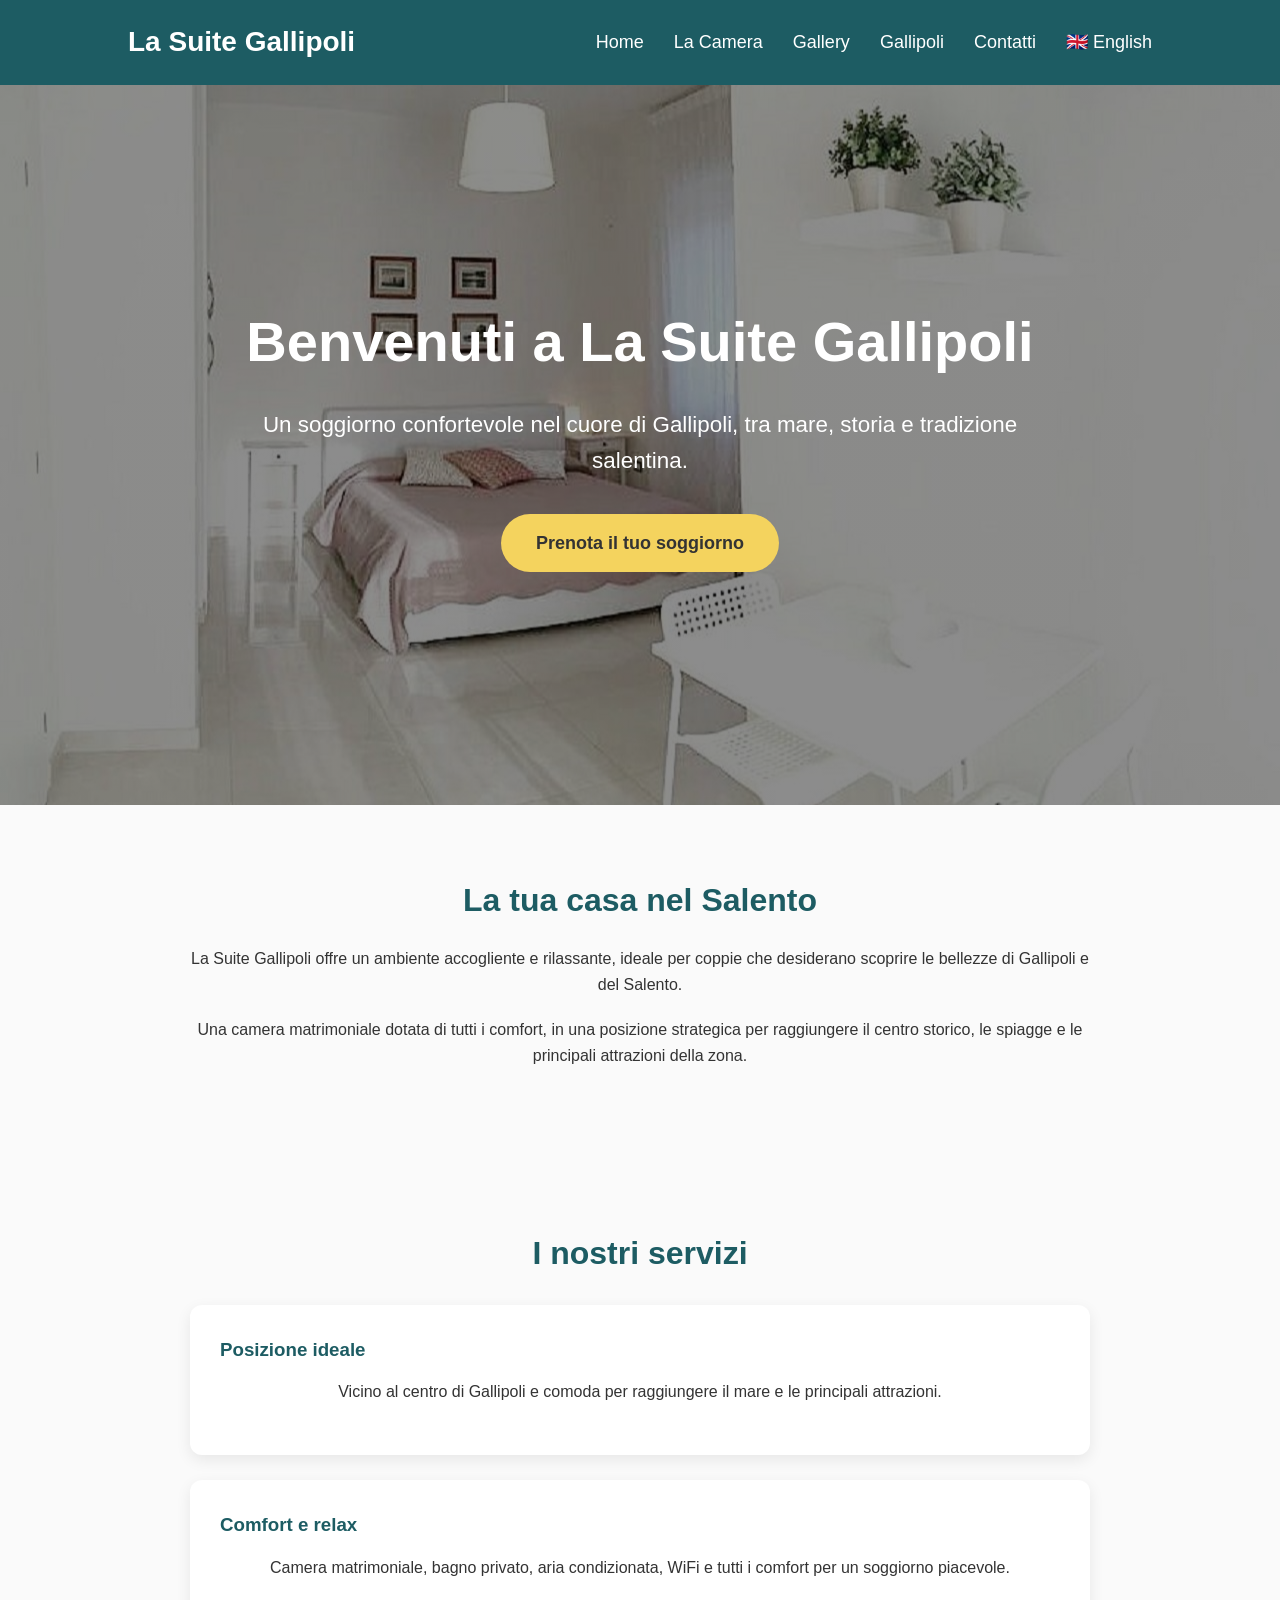
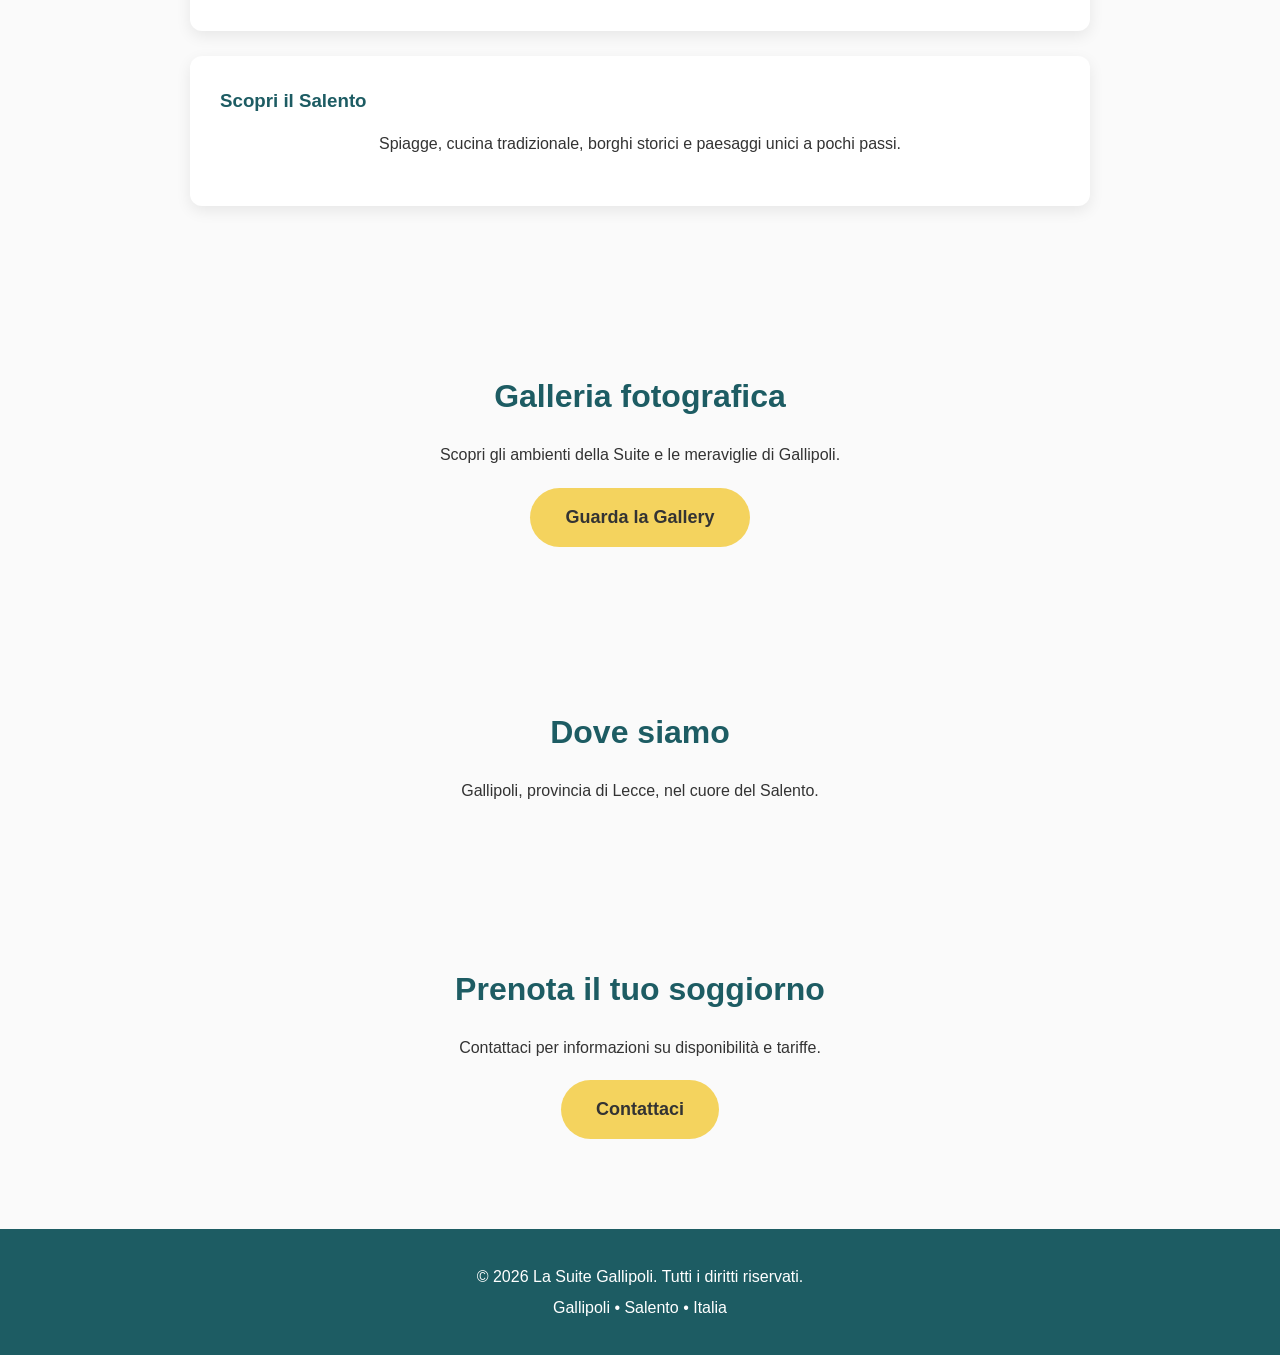
==== index.html @ 36f9b0ab "add favicon" ====
<!DOCTYPE html>
<html lang="it">

<head>

    <meta charset="UTF-8">
    <meta name="viewport" content="width=device-width, initial-scale=1.0">

    <title>La Suite Gallipoli | B&B nel cuore del Salento</title>

    <meta name="description"
        content="La Suite Gallipoli - Camera matrimoniale con bagno privato, WiFi e comfort nel cuore di Gallipoli, Salento.">

    <link rel="stylesheet" href="css/style.css">
    <link rel="icon" href="favicon.png" type="image/png">

</head>

<body>

    <!-- ==========================
         HEADER
    =========================== -->

    <header>

        <nav class="navbar">

            <div class="logo">
                <a href="index.html">La Suite Gallipoli</a>
            </div>

            <button class="menu-toggle" id="menu-toggle">
                ☰
            </button>

            <ul class="nav-links">

<li><a href="index.html">Home</a></li>
<li><a href="camera.html">La Camera</a></li>
<li><a href="gallery.html">Gallery</a></li>
<li><a href="gallipoli.html">Gallipoli</a></li>
<li><a href="contact.html">Contatti</a></li>
<li><a href="en/index.html">🇬🇧 English</a></li>

</ul>

        </nav>

    </header>


    <!-- ==========================
         MAIN
    =========================== -->

    <main>

        <!-- HERO -->

        <section class="hero">

            <div class="hero-content">

                <h1>
                    Benvenuti a La Suite Gallipoli
                </h1>

                <p>
                    Un soggiorno confortevole nel cuore di Gallipoli,
                    tra mare, storia e tradizione salentina.
                </p>

                <a class="button" href="https://www.booking.com/hotel/it/b-amp-b-la-suite-gallipoli.it.html?aid=318615&label=Italian_Italy_IT_IT_21439071025-UNZN0NGydu%2Ab2jBBcXOAlgS809686578647%3Apl%3Ata%3Ap1%3Ap2%3Aac%3Aap%3Aneg&sid=bae90e9b5a1b18182bfcb553feb27720&dest_id=-118224&dest_type=city&dist=0&group_adults=2&group_children=0&hapos=1&hpos=1&no_rooms=1&req_adults=2&req_children=0&room1=A%2CA&sb_price_type=total&sr_order=popularity&srepoch=1784811999&srpvid=0d545c2a29ee0429&type=total&ucfs=1&">
                    Prenota il tuo soggiorno
                </a>

            </div>

        </section>


        <!-- INTRODUCTION -->

        <section>

            <h2>La tua casa nel Salento</h2>

            <p>
                La Suite Gallipoli offre un ambiente accogliente e rilassante,
                ideale per coppie che desiderano scoprire le bellezze di Gallipoli
                e del Salento.
            </p>

            <p>
                Una camera matrimoniale dotata di tutti i comfort,
                in una posizione strategica per raggiungere il centro storico,
                le spiagge e le principali attrazioni della zona.
            </p>

        </section>


        <!-- SERVICES -->

        <section>

            <h2>I nostri servizi</h2>

            <article>

                <h3>Posizione ideale</h3>

                <p>
                    Vicino al centro di Gallipoli e comoda per raggiungere
                    il mare e le principali attrazioni.
                </p>

            </article>

            <article>

                <h3>Comfort e relax</h3>

                <p>
                    Camera matrimoniale, bagno privato,
                    aria condizionata, WiFi
                    e tutti i comfort per un soggiorno piacevole.
                </p>

            </article>

            <article>

                <h3>Scopri il Salento</h3>

                <p>
                    Spiagge, cucina tradizionale,
                    borghi storici e paesaggi unici
                    a pochi passi.
                </p>

            </article>

        </section>


        <!-- GALLERY -->

        <section>

            <h2>Galleria fotografica</h2>

            <p>
                Scopri gli ambienti della Suite
                e le meraviglie di Gallipoli.
            </p>

            <p>

                <a class="button" href="gallery.html">
                    Guarda la Gallery
                </a>

            </p>

        </section>


        <!-- LOCATION -->

        <section>

            <h2>Dove siamo</h2>

            <p>
                Gallipoli, provincia di Lecce,
                nel cuore del Salento.
            </p>

        </section>


        <!-- CONTACT -->

        <section>

            <h2>Prenota il tuo soggiorno</h2>

            <p>
                Contattaci per informazioni
                su disponibilità e tariffe.
            </p>

            <a class="button" href="contact.html">

                Contattaci

            </a>

        </section>

    </main>


    <!-- ==========================
         FOOTER
    =========================== -->

    <footer>

        <p>

            © 2026 La Suite Gallipoli.
            Tutti i diritti riservati.

        </p>

        <p>

            Gallipoli • Salento • Italia

        </p>

    </footer>


    <!-- ==========================
         MOBILE MENU
    =========================== -->

    <script>

        const menuToggle = document.getElementById("menu-toggle");
        const navLinks = document.getElementById("nav-links");

        menuToggle.addEventListener("click", function () {

            navLinks.classList.toggle("show");

        });

    </script>

</body>

</html>
---- css/style.css ----
/* ==========================
   GENERAL
========================== */

* {
    margin: 0;
    padding: 0;
    box-sizing: border-box;
}

body {
    font-family: Arial, Helvetica, sans-serif;
    line-height: 1.6;
    color: #333;
    background-color: #fafafa;
}

section {
    padding: 70px 10%;
}

h1,
h2,
h3 {
    margin-bottom: 20px;
}

p {
    margin-bottom: 20px;
}

a {
    text-decoration: none;
}

/* ==========================
   NAVIGATION
========================== */

.navbar {
    display: flex;
    justify-content: space-between;
    align-items: center;

    background-color: #1d5c63;

    padding: 20px 10%;

    position: sticky;
    top: 0;
    z-index: 1000;
}

.logo a {
    color: white;
    font-size: 28px;
    font-weight: bold;
}

.nav-links {
    display: flex;
    list-style: none;
    gap: 30px;
}

.nav-links a {
    color: white;
    font-size: 18px;
    transition: color 0.3s;
}

.nav-links a:hover {
    color: #f4d35e;
}

.menu-toggle {
    display: none;
    background: none;
    border: none;
    color: white;
    font-size: 34px;
    cursor: pointer;
}

/* ==========================
   HERO
========================== */

.hero {

    height: 80vh;

    background-image:
        linear-gradient(rgba(0,0,0,0.45),
        rgba(0,0,0,0.45)),
        url("../images/hero.jpg");

    background-size: cover;
    background-position: center;

    display: flex;
    justify-content: center;
    align-items: center;

    text-align: center;

    color: white;

}

.hero-content {
    max-width: 850px;
    padding: 20px;
}

.hero h1 {
    font-size: 3.5rem;
    color: white;
    margin-bottom: 20px;
}

.hero p {
    font-size: 1.4rem;
    margin-bottom: 35px;
}

/* ==========================
   BUTTON
========================== */

.button {

    display: inline-block;

    background-color: #f4d35e;

    color: #333;

    padding: 15px 35px;

    border-radius: 40px;

    font-weight: bold;

    font-size: 18px;

    transition: all .3s ease;

}

.button:hover {

    background: white;

    transform: translateY(-2px);

}

/* ==========================
   CONTENT SECTIONS
========================== */

section h2 {

    text-align: center;

    color: #1d5c63;

    font-size: 2rem;

}

section p {

    max-width: 900px;

    margin: 0 auto 20px auto;

    text-align: center;

}

/* ==========================
   SERVICES
========================== */

article {

    background: white;

    padding: 30px;

    border-radius: 12px;

    box-shadow: 0 5px 15px rgba(0,0,0,0.08);

    margin: 25px auto;

    max-width: 900px;

}

article h3 {

    color: #1d5c63;

    margin-bottom: 15px;

}

/* ==========================
   FOOTER
========================== */

footer {

    background: #1d5c63;

    color: white;

    text-align: center;

    padding: 30px;

}

footer p {

    margin: 5px 0;

}

/* ==========================
   MOBILE
========================== */

@media (max-width: 768px) {

    .navbar {

        flex-wrap: wrap;

        padding: 20px;

    }

    .logo a {

        font-size: 24px;

    }

    .menu-toggle {

        display: block;

    }

    .nav-links {

        display: none;

        flex-direction: column;

        width: 100%;

        text-align: center;

        margin-top: 20px;

        gap: 15px;

    }

    .nav-links.show {

        display: flex;

    }

    .hero {

        height: 65vh;

    }

    .hero h1 {

        font-size: 2.2rem;

    }

    .hero p {

        font-size: 1.1rem;

    }

    section {

        padding: 50px 25px;

    }

    section h2 {

        font-size: 1.8rem;

    }

    article {

        padding: 25px;

    }

}
section .button {
    display: block;
    width: fit-content;
    margin: 20px auto;
}
/* Mobile menu button */

.menu-toggle {

    display: none;

    background: none;

    border: none;

    color: white;

    font-size: 30px;

    cursor: pointer;

}



/* Mobile responsive */

@media (max-width: 768px) {


    .navbar {

        padding: 15px 20px;

    }


    .menu-toggle {

        display: block;

    }


    .nav-links {

        display: none;

        flex-direction: column;

        position: absolute;

        top: 70px;

        left: 0;

        width: 100%;

        background-color: #1d5c63;

        padding: 20px 0;

        text-align: center;

    }


    .nav-links.show {

        display: flex;

    }


    .nav-links li {

        margin: 10px 0;

    }



    .hero {

        height: 70vh;

    }



    .hero h1 {

        font-size: 2.2rem;

    }



    .hero p {

        font-size: 1rem;

    }



    section {

        padding: 25px 20px;

    }


}
/* Gallery */

.gallery-grid {

    display: grid;

    grid-template-columns: repeat(3, 1fr);

    gap: 20px;

}


.gallery-item img {

    width: 100%;

    height: 250px;

    object-fit: cover;

    border-radius: 10px;

}



@media (max-width: 768px) {


.gallery-grid {

    grid-template-columns: 1fr;

}


}
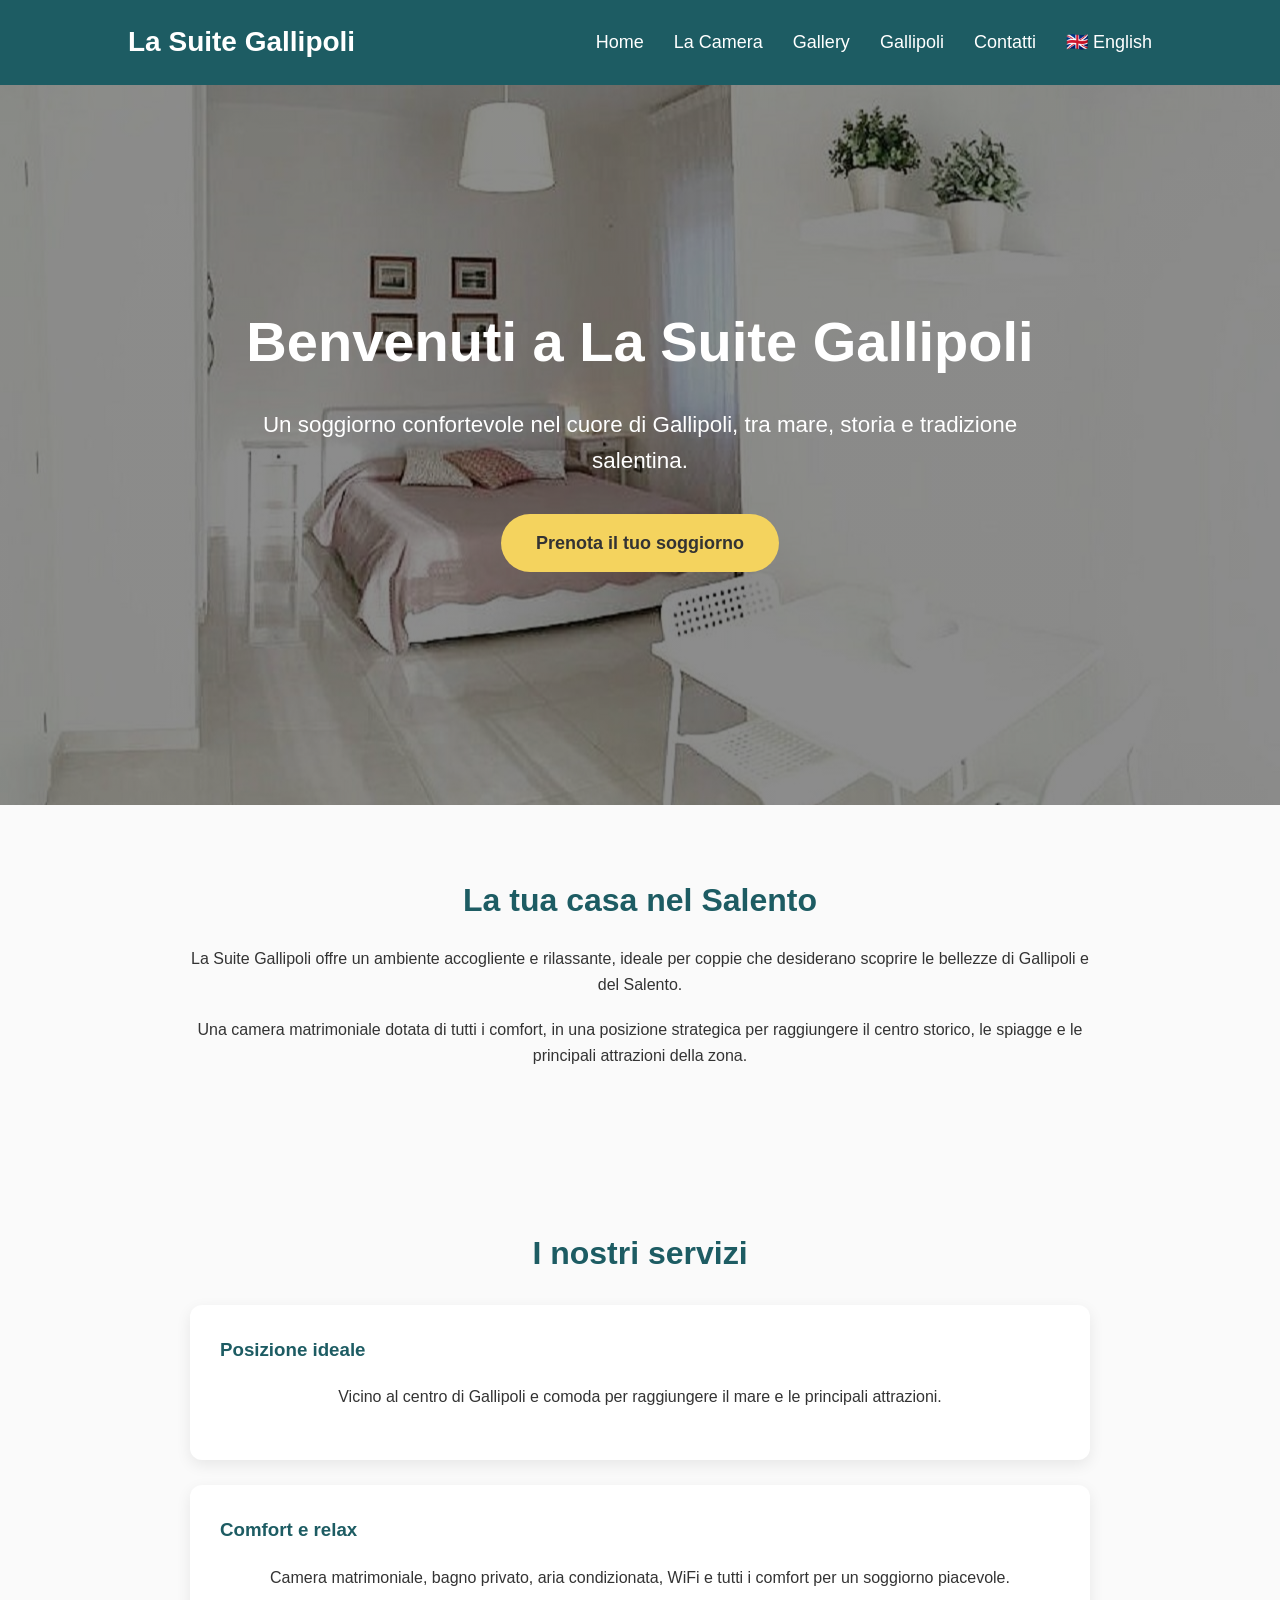
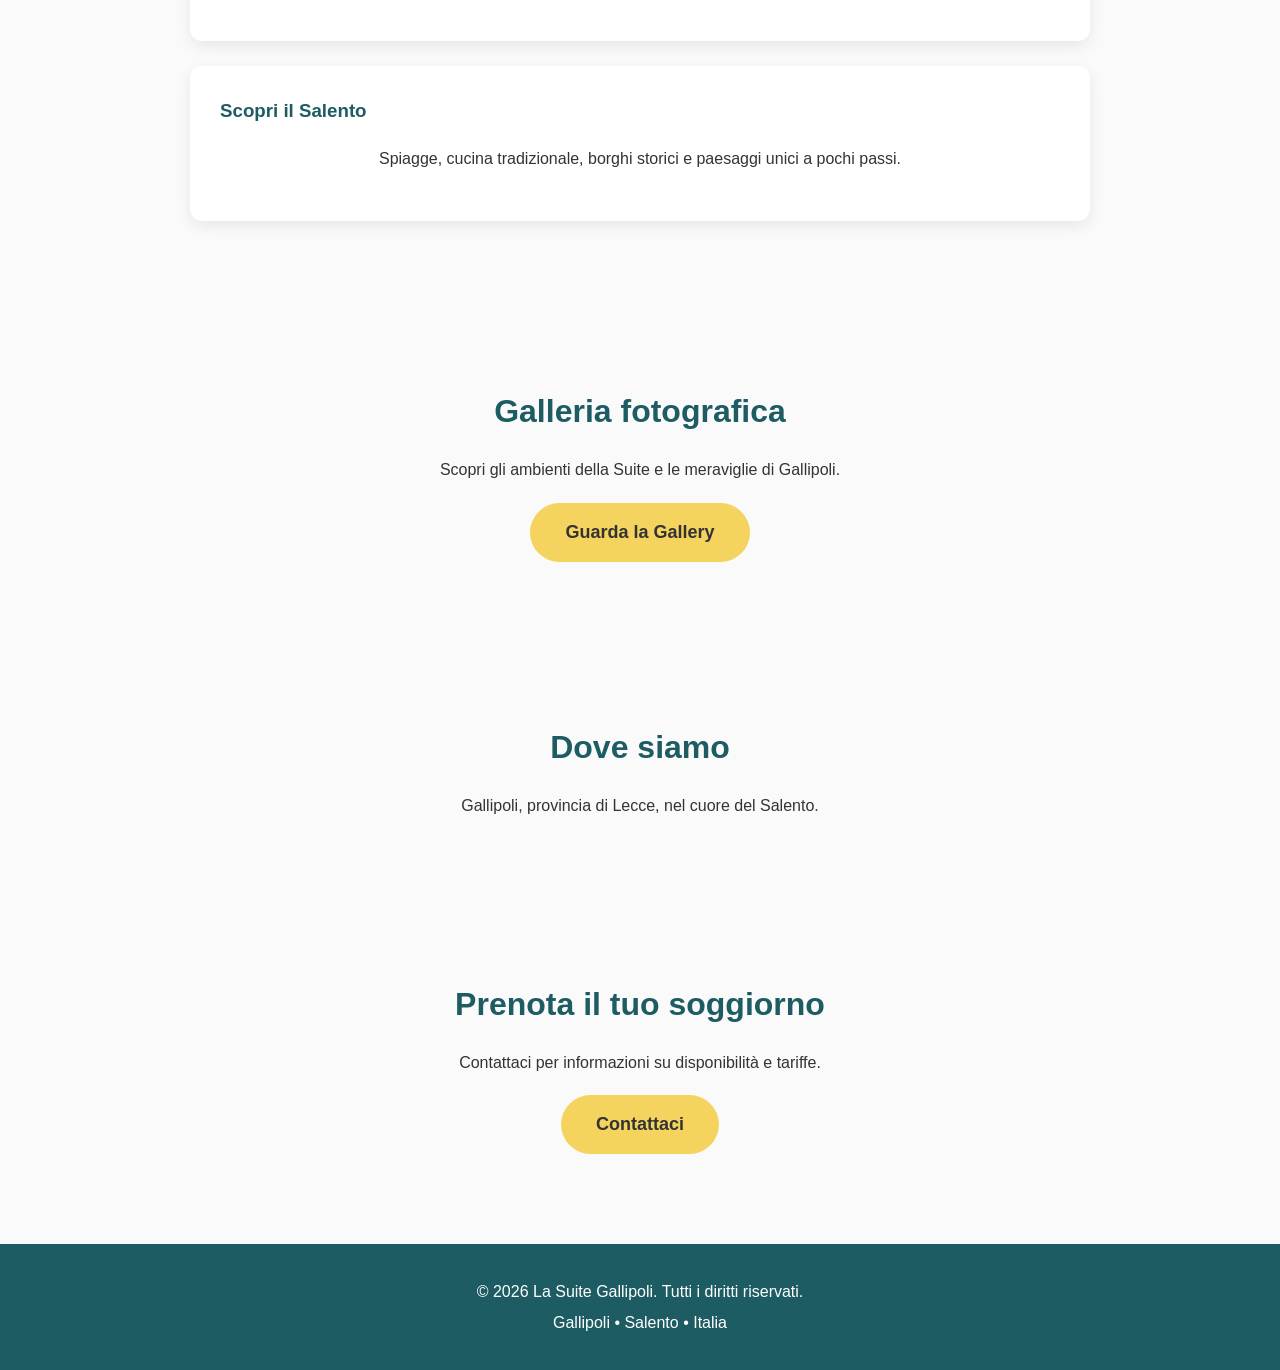
==== commit ef87c388: "fixed hamburger menu and updated css" ====
--- a/index.html
+++ b/index.html
@@ -34,7 +34,7 @@
                 ☰
             </button>
 
-            <ul class="nav-links">
+           <ul class="nav-links" id="nav-links">
 
 <li><a href="index.html">Home</a></li>
 <li><a href="camera.html">La Camera</a></li>
--- a/css/style.css
+++ b/css/style.css
@@ -8,38 +8,63 @@
     box-sizing: border-box;
 }
 
+
 body {
+
     font-family: Arial, Helvetica, sans-serif;
+
     line-height: 1.6;
+
     color: #333;
+
     background-color: #fafafa;
-}
+
+}
+
+
+a {
+
+    text-decoration: none;
+
+}
+
 
 section {
+
     padding: 70px 10%;
-}
+
+}
+
 
 h1,
 h2,
 h3 {
+
     margin-bottom: 20px;
-}
+
+}
+
 
 p {
+
     margin-bottom: 20px;
-}
-
-a {
-    text-decoration: none;
-}
+
+}
+
+
+
 
 /* ==========================
    NAVIGATION
 ========================== */
 
+
 .navbar {
+
     display: flex;
+
     justify-content: space-between;
+
     align-items: center;
 
     background-color: #1d5c63;
@@ -47,86 +72,158 @@
     padding: 20px 10%;
 
     position: sticky;
+
     top: 0;
+
     z-index: 1000;
-}
+
+}
+
 
 .logo a {
-    color: white;
+
+    color: white;
+
     font-size: 28px;
+
     font-weight: bold;
-}
+
+}
+
+
 
 .nav-links {
+
     display: flex;
+
     list-style: none;
+
     gap: 30px;
-}
+
+}
+
+
 
 .nav-links a {
-    color: white;
+
+    color: white;
+
     font-size: 18px;
+
     transition: color 0.3s;
-}
+
+}
+
+
 
 .nav-links a:hover {
+
     color: #f4d35e;
-}
+
+}
+
+
+
+/* Hamburger button */
 
 .menu-toggle {
+
     display: none;
+
     background: none;
+
     border: none;
-    color: white;
+
+    color: white;
+
     font-size: 34px;
+
     cursor: pointer;
-}
+
+}
+
+
+
+
 
 /* ==========================
    HERO
 ========================== */
 
+
 .hero {
 
     height: 80vh;
 
     background-image:
-        linear-gradient(rgba(0,0,0,0.45),
-        rgba(0,0,0,0.45)),
+
+        linear-gradient(
+            rgba(0,0,0,0.45),
+            rgba(0,0,0,0.45)
+        ),
+
         url("../images/hero.jpg");
 
+
     background-size: cover;
+
     background-position: center;
 
+
     display: flex;
+
     justify-content: center;
+
     align-items: center;
 
+
     text-align: center;
 
     color: white;
 
 }
 
+
+
 .hero-content {
+
     max-width: 850px;
+
     padding: 20px;
-}
+
+}
+
+
 
 .hero h1 {
+
     font-size: 3.5rem;
-    color: white;
-    margin-bottom: 20px;
-}
+
+    color: white;
+
+}
+
+
 
 .hero p {
+
     font-size: 1.4rem;
+
+    color: white;
+
     margin-bottom: 35px;
-}
-
-/* ==========================
-   BUTTON
-========================== */
+
+}
+
+
+
+
+
+
+/* ==========================
+   BUTTONS
+========================== */
+
 
 .button {
 
@@ -148,81 +245,151 @@
 
 }
 
+
+
 .button:hover {
 
+    background-color: white;
+
+    transform: translateY(-2px);
+
+}
+
+
+
+section .button {
+
+    display: block;
+
+    width: fit-content;
+
+    margin: 20px auto;
+
+}
+
+
+
+
+
+
+
+/* ==========================
+   CONTENT
+========================== */
+
+
+section h2 {
+
+    text-align: center;
+
+    color: #1d5c63;
+
+    font-size: 2rem;
+
+}
+
+
+
+section p {
+
+    max-width: 900px;
+
+    margin: 0 auto 20px auto;
+
+    text-align: center;
+
+}
+
+
+
+
+
+/* ==========================
+   SERVICES
+========================== */
+
+
+article {
+
     background: white;
 
-    transform: translateY(-2px);
-
-}
-
-/* ==========================
-   CONTENT SECTIONS
-========================== */
-
-section h2 {
+    padding: 30px;
+
+    border-radius: 12px;
+
+    box-shadow: 0 5px 15px rgba(0,0,0,0.08);
+
+    margin: 25px auto;
+
+    max-width: 900px;
+
+}
+
+
+
+article h3 {
+
+    color: #1d5c63;
+
+}
+
+
+
+
+
+
+/* ==========================
+   GALLERY
+========================== */
+
+
+.gallery-grid {
+
+    display: grid;
+
+    grid-template-columns: repeat(3, 1fr);
+
+    gap: 20px;
+
+}
+
+
+
+.gallery-item img {
+
+    width: 100%;
+
+    height: 250px;
+
+    object-fit: cover;
+
+    border-radius: 10px;
+
+}
+
+
+
+
+
+
+
+/* ==========================
+   FOOTER
+========================== */
+
+
+footer {
+
+    background: #1d5c63;
+
+    color: white;
 
     text-align: center;
 
-    color: #1d5c63;
-
-    font-size: 2rem;
-
-}
-
-section p {
-
-    max-width: 900px;
-
-    margin: 0 auto 20px auto;
-
-    text-align: center;
-
-}
-
-/* ==========================
-   SERVICES
-========================== */
-
-article {
-
-    background: white;
-
     padding: 30px;
 
-    border-radius: 12px;
-
-    box-shadow: 0 5px 15px rgba(0,0,0,0.08);
-
-    margin: 25px auto;
-
-    max-width: 900px;
-
-}
-
-article h3 {
-
-    color: #1d5c63;
-
-    margin-bottom: 15px;
-
-}
-
-/* ==========================
-   FOOTER
-========================== */
-
-footer {
-
-    background: #1d5c63;
-
-    color: white;
-
-    text-align: center;
-
-    padding: 30px;
-
-}
+}
+
 
 footer p {
 
@@ -230,240 +397,162 @@
 
 }
 
+
+
+
+
+
+
 /* ==========================
    MOBILE
 ========================== */
 
+
 @media (max-width: 768px) {
 
+
+
+    /* Navigation */
+
+
     .navbar {
 
-        flex-wrap: wrap;
+        padding: 15px 20px;
+
+    }
+
+
+
+    .logo a {
+
+        font-size: 24px;
+
+    }
+
+
+
+    .menu-toggle {
+
+        display: block;
+
+    }
+
+
+
+    .nav-links {
+
+        display: none;
+
+        flex-direction: column;
+
+        position: absolute;
+
+        top: 70px;
+
+        left: 0;
+
+        width: 100%;
+
+        background-color: #1d5c63;
+
+        padding: 20px 0;
+
+        text-align: center;
+
+        gap: 15px;
+
+    }
+
+
+
+    .nav-links.show {
+
+        display: flex;
+
+    }
+
+
+
+    .nav-links li {
+
+        margin: 10px 0;
+
+    }
+
+
+
+
+
+
+    /* Hero */
+
+
+    .hero {
+
+        height: 70vh;
+
+    }
+
+
+
+    .hero h1 {
+
+        font-size: 2.2rem;
+
+    }
+
+
+
+    .hero p {
+
+        font-size: 1rem;
+
+    }
+
+
+
+
+
+
+    /* Content */
+
+
+    section {
+
+        padding: 40px 20px;
+
+    }
+
+
+
+    section h2 {
+
+        font-size: 1.8rem;
+
+    }
+
+
+
+    article {
 
         padding: 20px;
 
     }
 
-    .logo a {
-
-        font-size: 24px;
-
-    }
-
-    .menu-toggle {
-
-        display: block;
-
-    }
-
-    .nav-links {
-
-        display: none;
-
-        flex-direction: column;
-
-        width: 100%;
-
-        text-align: center;
-
-        margin-top: 20px;
-
-        gap: 15px;
-
-    }
-
-    .nav-links.show {
-
-        display: flex;
-
-    }
-
-    .hero {
-
-        height: 65vh;
-
-    }
-
-    .hero h1 {
-
-        font-size: 2.2rem;
-
-    }
-
-    .hero p {
-
-        font-size: 1.1rem;
-
-    }
-
-    section {
-
-        padding: 50px 25px;
-
-    }
-
-    section h2 {
-
-        font-size: 1.8rem;
-
-    }
-
-    article {
-
-        padding: 25px;
-
-    }
-
-}
-section .button {
-    display: block;
-    width: fit-content;
-    margin: 20px auto;
-}
-/* Mobile menu button */
-
-.menu-toggle {
-
-    display: none;
-
-    background: none;
-
-    border: none;
-
-    color: white;
-
-    font-size: 30px;
-
-    cursor: pointer;
-
-}
-
-
-
-/* Mobile responsive */
-
-@media (max-width: 768px) {
-
-
-    .navbar {
-
-        padding: 15px 20px;
-
-    }
-
-
-    .menu-toggle {
-
-        display: block;
-
-    }
-
-
-    .nav-links {
-
-        display: none;
-
-        flex-direction: column;
-
-        position: absolute;
-
-        top: 70px;
-
-        left: 0;
-
-        width: 100%;
-
-        background-color: #1d5c63;
-
-        padding: 20px 0;
-
-        text-align: center;
-
-    }
-
-
-    .nav-links.show {
-
-        display: flex;
-
-    }
-
-
-    .nav-links li {
-
-        margin: 10px 0;
-
-    }
-
-
-
-    .hero {
-
-        height: 70vh;
-
-    }
-
-
-
-    .hero h1 {
-
-        font-size: 2.2rem;
-
-    }
-
-
-
-    .hero p {
-
-        font-size: 1rem;
-
-    }
-
-
-
-    section {
-
-        padding: 25px 20px;
-
-    }
-
-
-}
-/* Gallery */
-
-.gallery-grid {
-
-    display: grid;
-
-    grid-template-columns: repeat(3, 1fr);
-
-    gap: 20px;
-
-}
-
-
-.gallery-item img {
-
-    width: 100%;
-
-    height: 250px;
-
-    object-fit: cover;
-
-    border-radius: 10px;
-
-}
-
-
-
-@media (max-width: 768px) {
-
-
-.gallery-grid {
-
-    grid-template-columns: 1fr;
-
-}
+
+
+
+
+
+    /* Gallery */
+
+
+    .gallery-grid {
+
+        grid-template-columns: 1fr;
+
+    }
+
 
 
 }
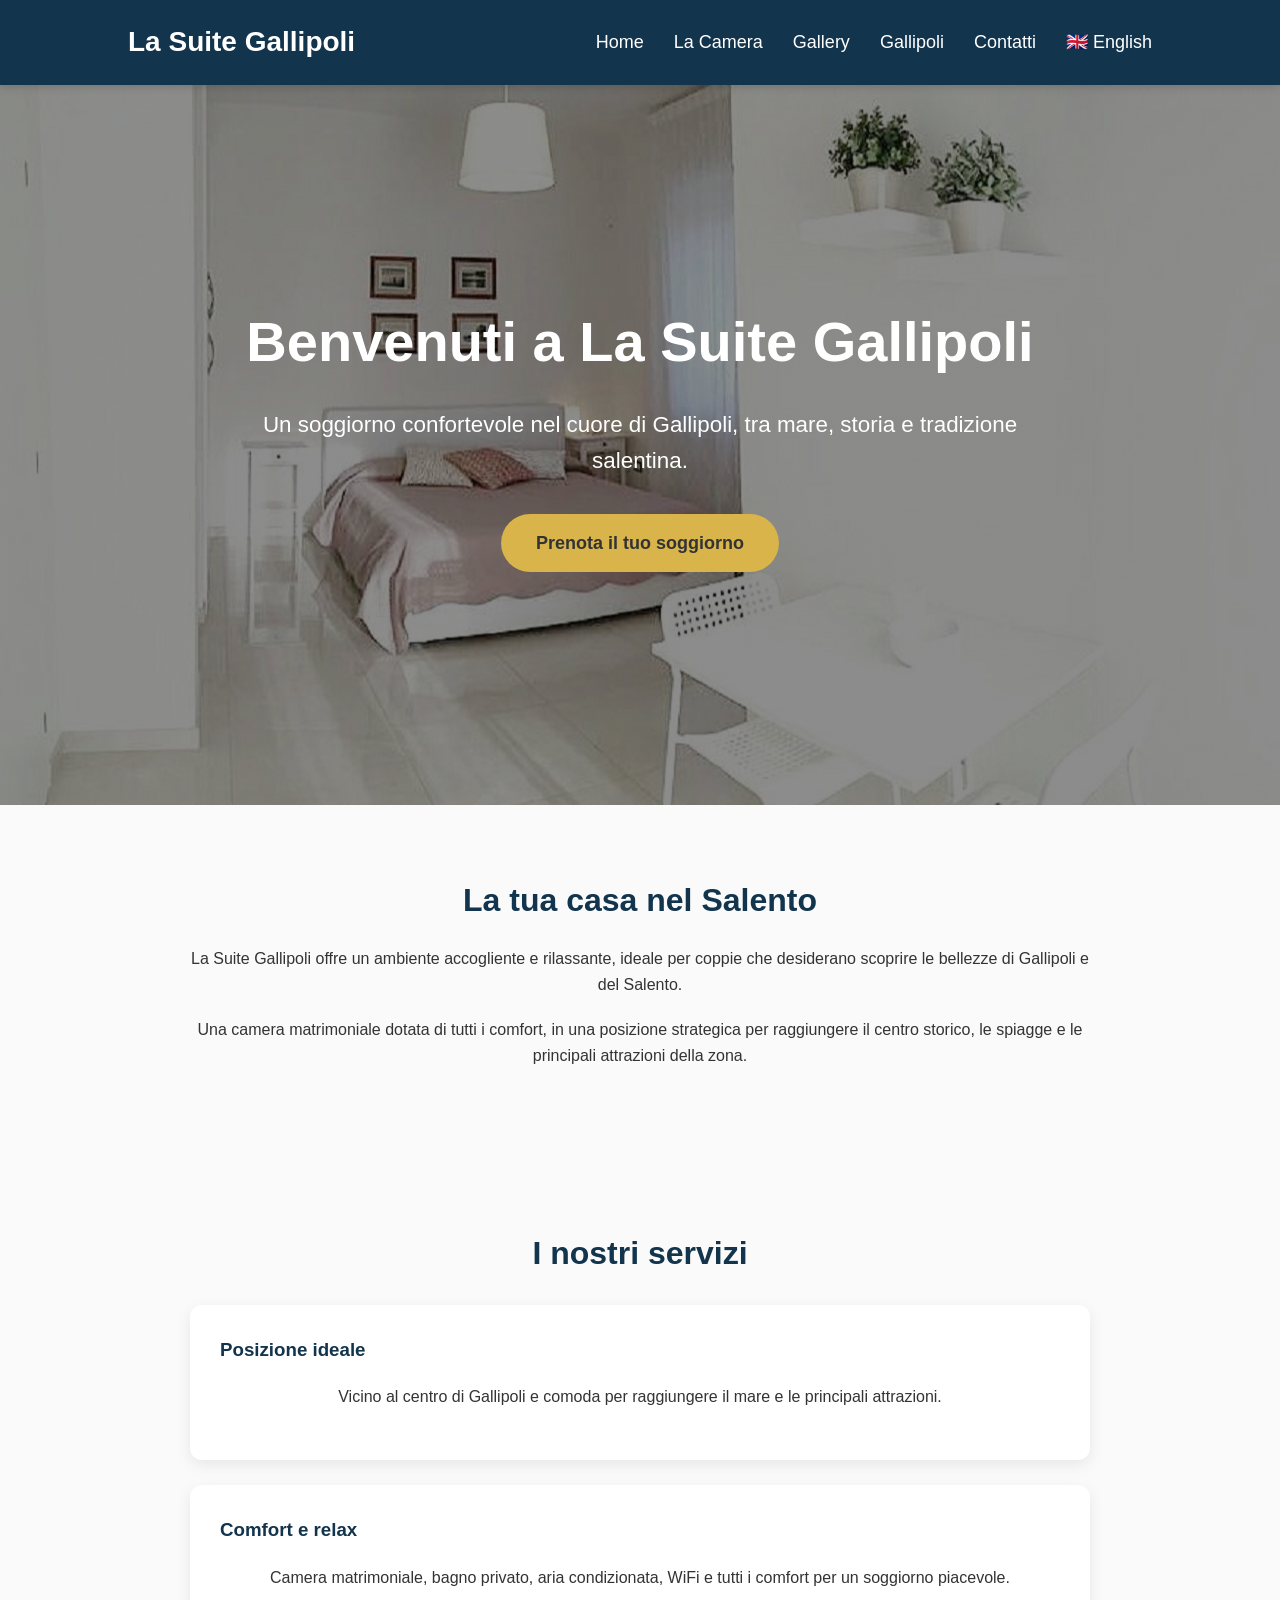
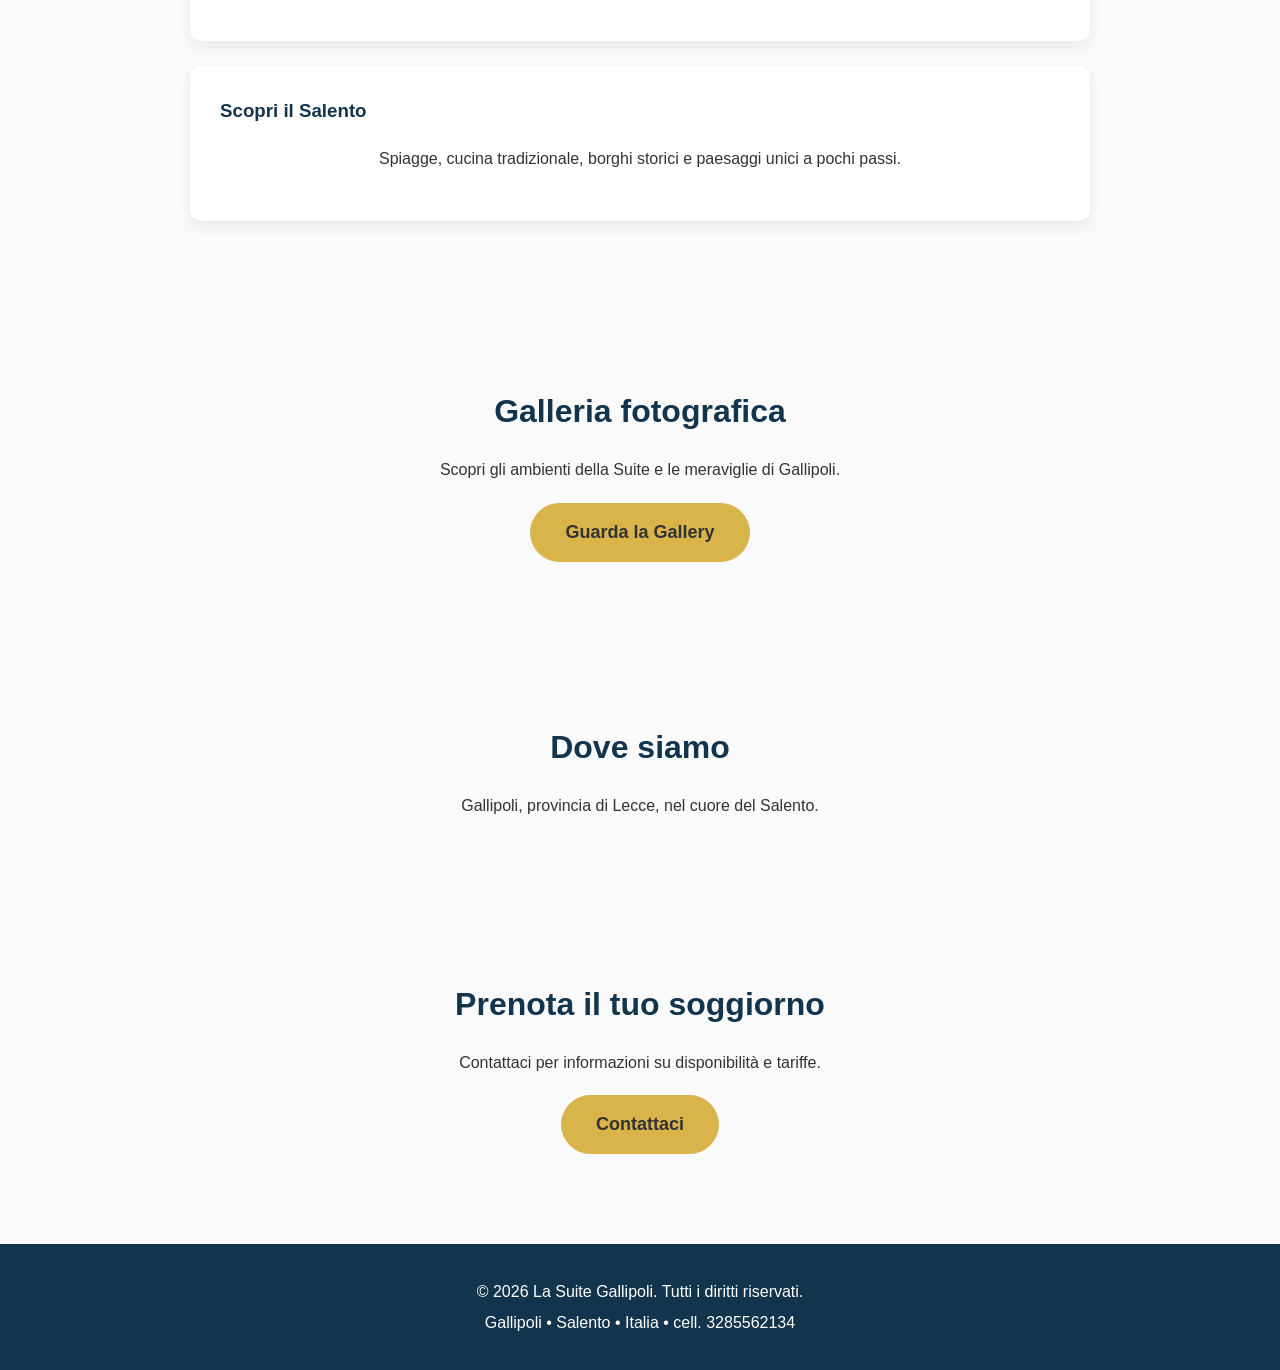
==== commit 47f4567a: "added mobile number to footer" ====
--- a/index.html
+++ b/index.html
@@ -218,7 +218,7 @@
 
         <p>
 
-            Gallipoli • Salento • Italia
+            Gallipoli • Salento • Italia • cell. 3285562134
 
         </p>
 
--- a/css/style.css
+++ b/css/style.css
@@ -54,6 +54,7 @@
 
 
 
+
 /* ==========================
    NAVIGATION
 ========================== */
@@ -67,7 +68,7 @@
 
     align-items: center;
 
-    background-color: #1d5c63;
+    background-color: #12344D;
 
     padding: 20px 10%;
 
@@ -77,6 +78,8 @@
 
     z-index: 1000;
 
+    box-shadow: 0 2px 8px rgba(0,0,0,0.15);
+
 }
 
 
@@ -118,7 +121,7 @@
 
 .nav-links a:hover {
 
-    color: #f4d35e;
+    color: #D9B44A;
 
 }
 
@@ -229,7 +232,7 @@
 
     display: inline-block;
 
-    background-color: #f4d35e;
+    background-color: #D9B44A;
 
     color: #333;
 
@@ -282,7 +285,7 @@
 
     text-align: center;
 
-    color: #1d5c63;
+    color: #12344D;
 
     font-size: 2rem;
 
@@ -329,7 +332,7 @@
 
 article h3 {
 
-    color: #1d5c63;
+    color: #12344D;
 
 }
 
@@ -380,7 +383,7 @@
 
 footer {
 
-    background: #1d5c63;
+    background: #12344D;
 
     color: white;
 
@@ -453,7 +456,7 @@
 
         width: 100%;
 
-        background-color: #1d5c63;
+        background-color: #12344D;
 
         padding: 20px 0;
 
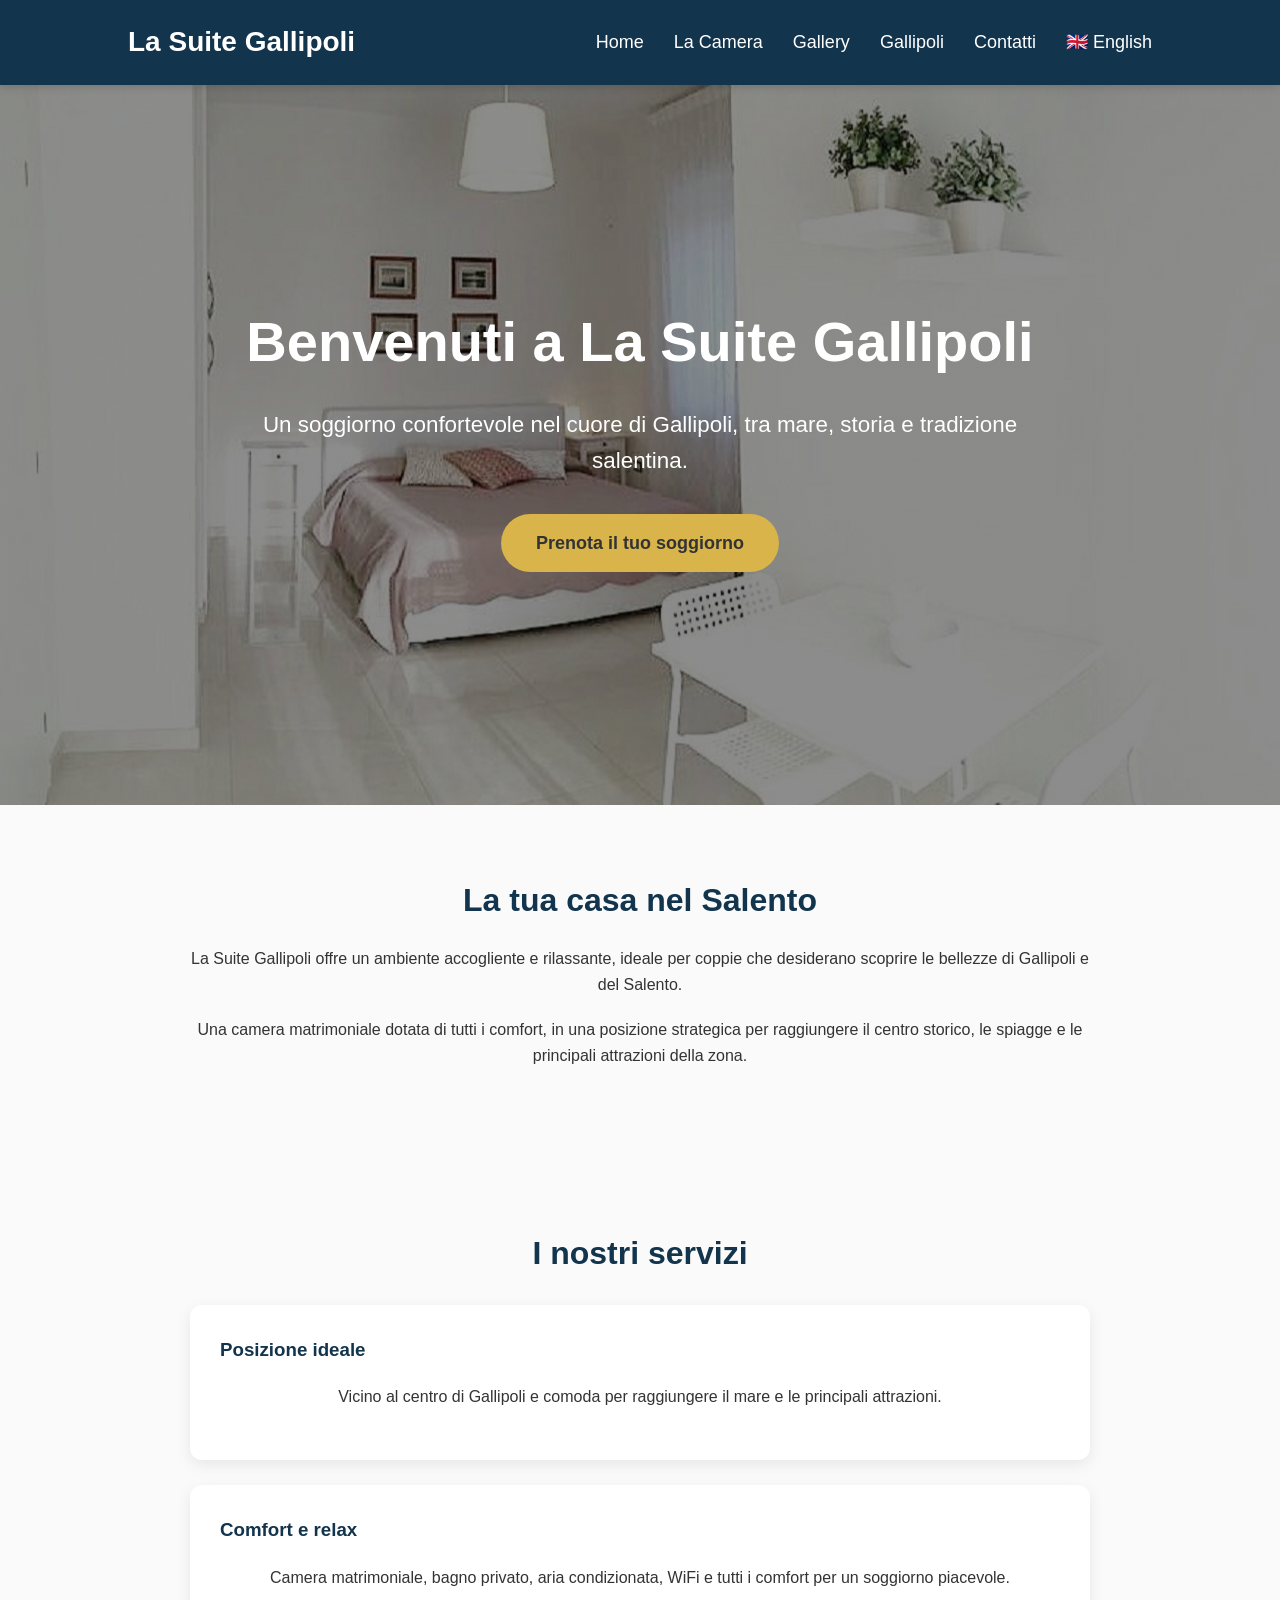
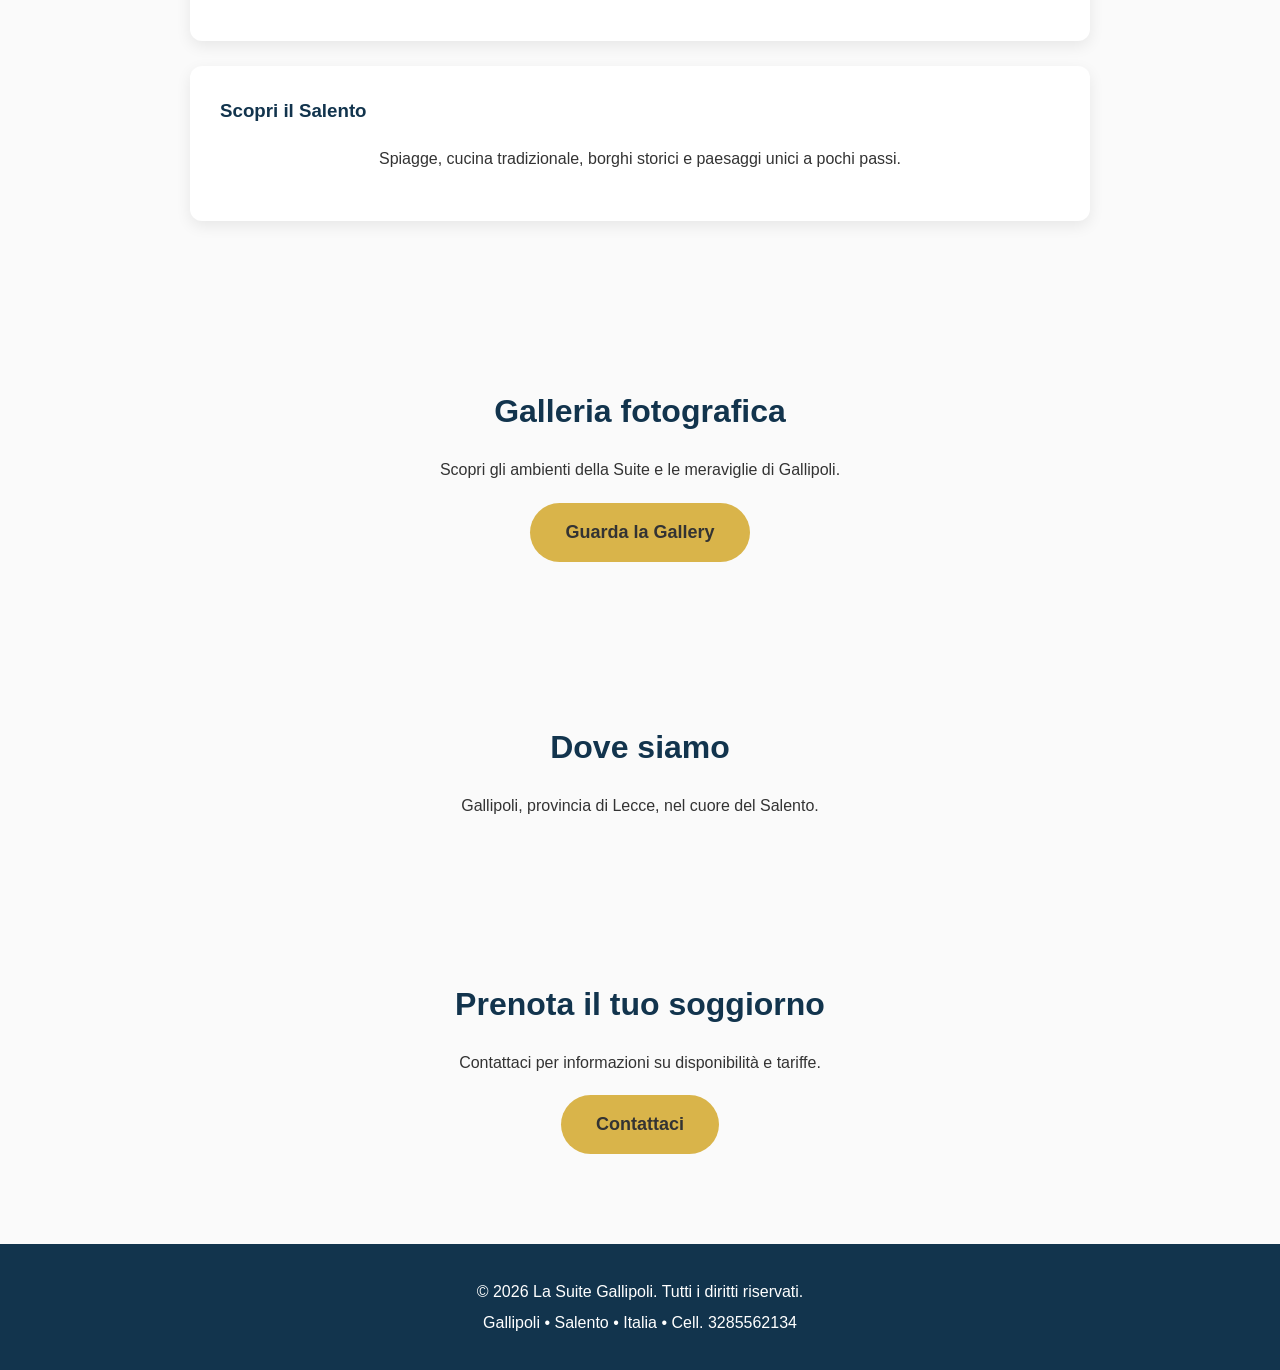
==== commit 73756b58: "Added cell to footer" ====
--- a/index.html
+++ b/index.html
@@ -218,7 +218,7 @@
 
         <p>
 
-            Gallipoli • Salento • Italia • cell. 3285562134
+            Gallipoli • Salento • Italia • Cell. 3285562134
 
         </p>
 
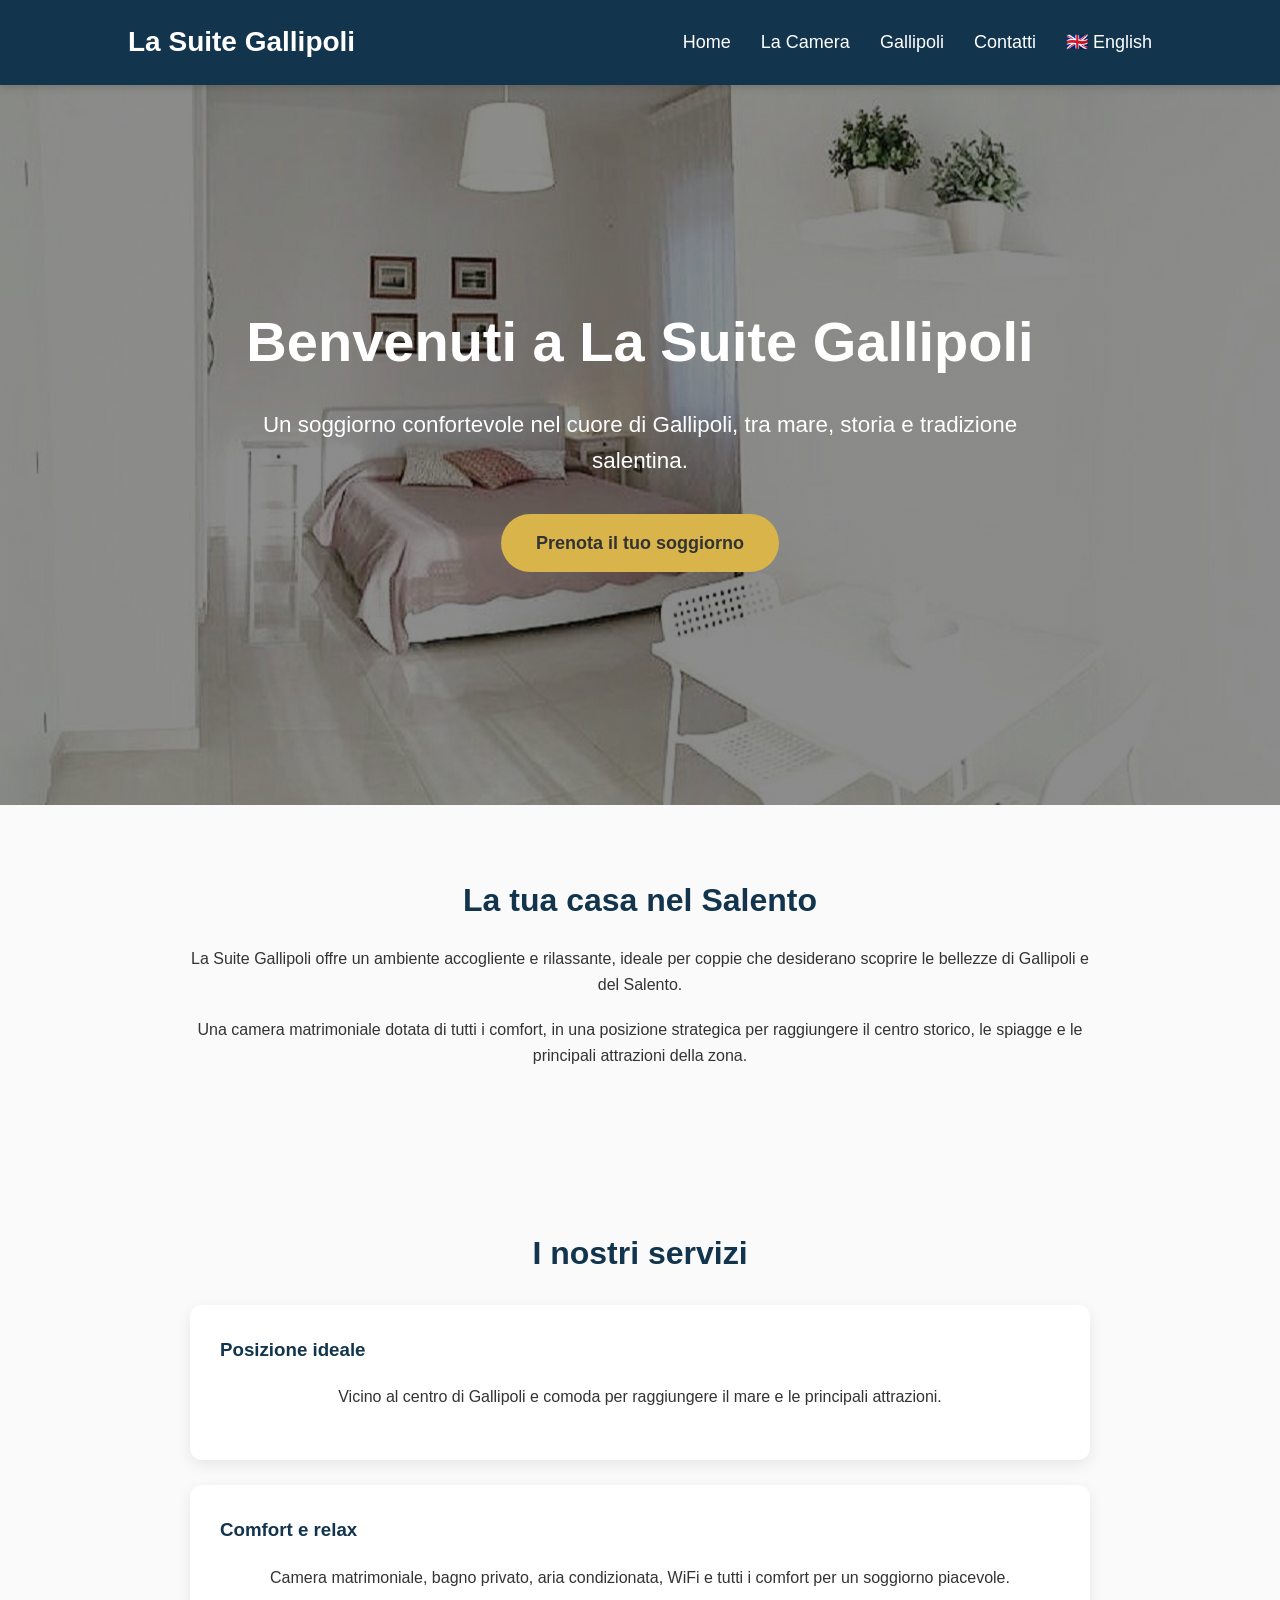
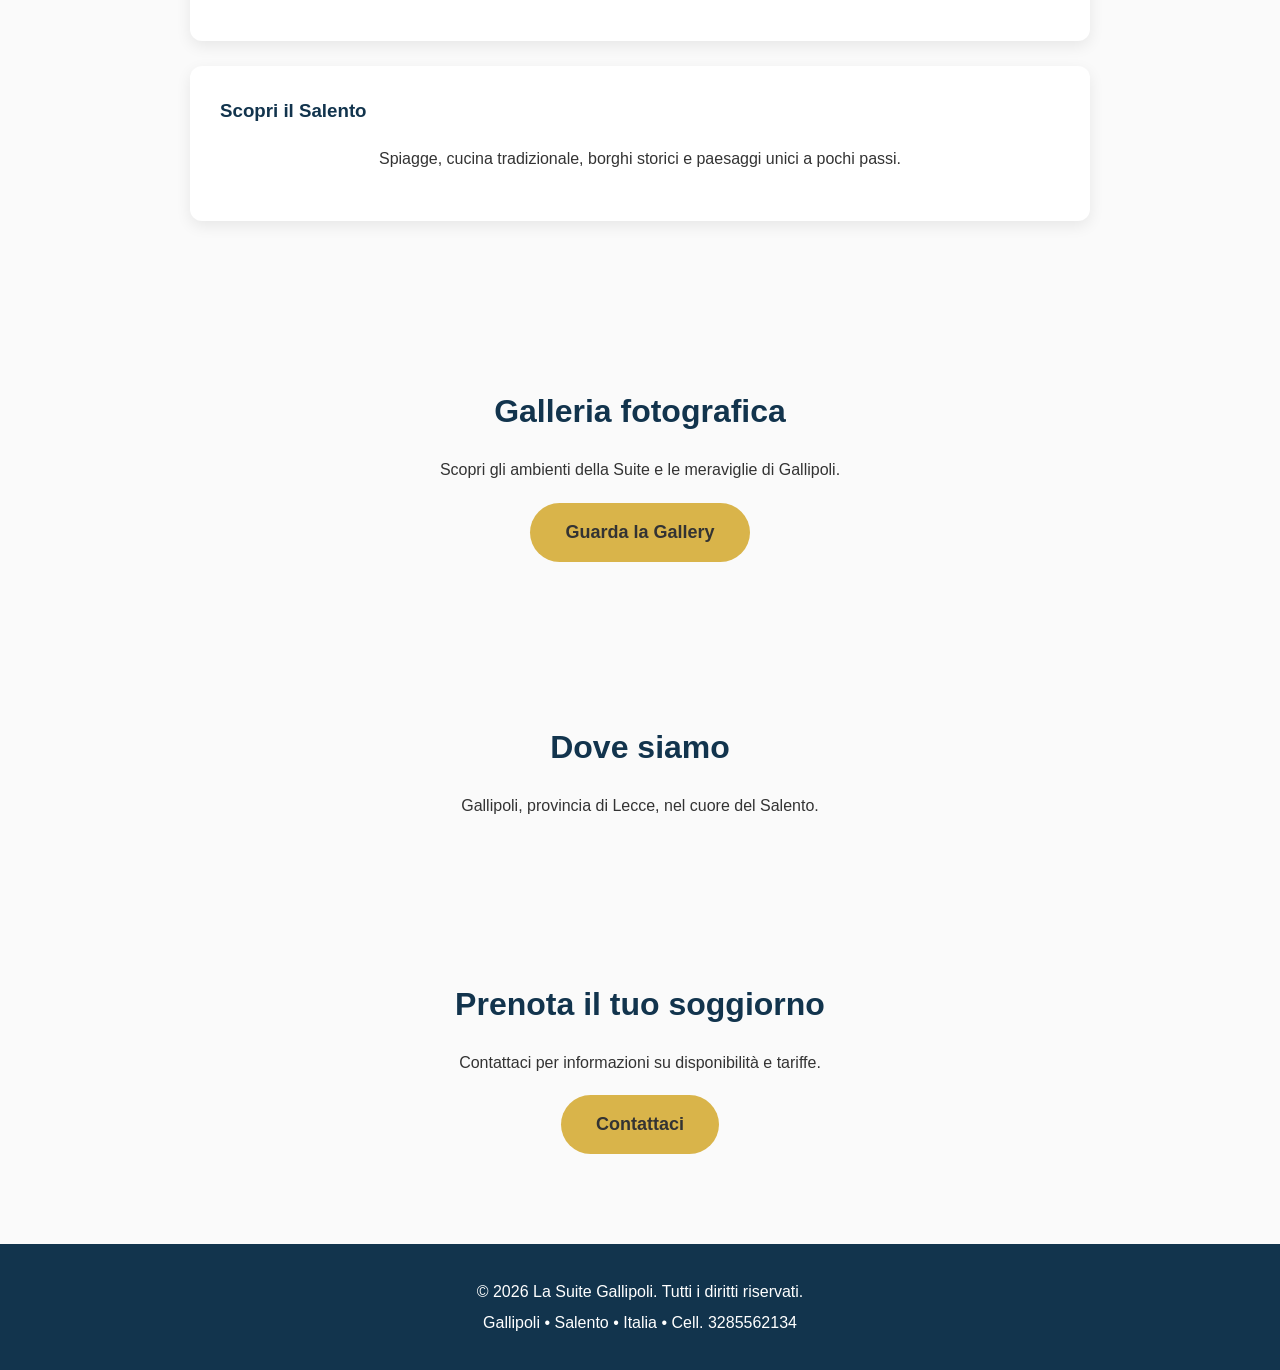
==== commit 9df3e323: "merged camera and gallery to one page and updated all navigation bars" ====
--- a/index.html
+++ b/index.html
@@ -38,7 +38,6 @@
 
 <li><a href="index.html">Home</a></li>
 <li><a href="camera.html">La Camera</a></li>
-<li><a href="gallery.html">Gallery</a></li>
 <li><a href="gallipoli.html">Gallipoli</a></li>
 <li><a href="contact.html">Contatti</a></li>
 <li><a href="en/index.html">🇬🇧 English</a></li>
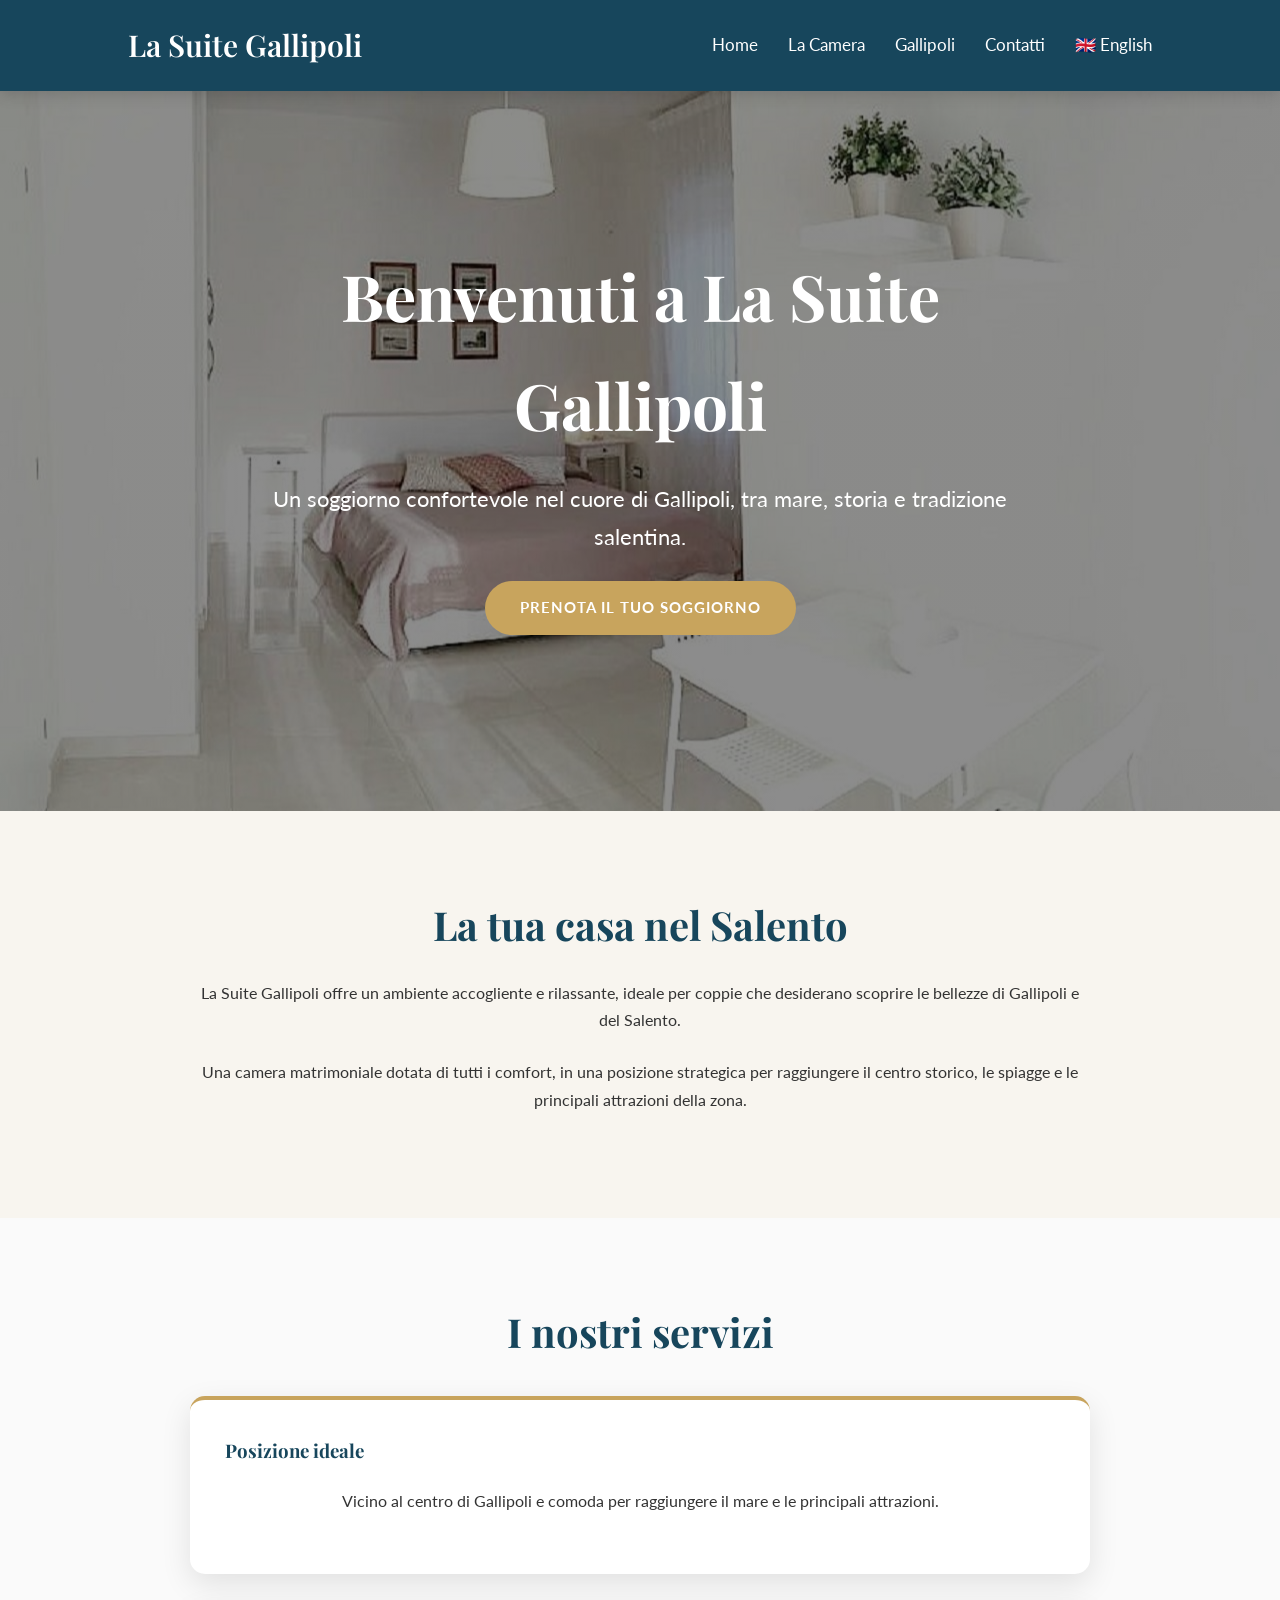
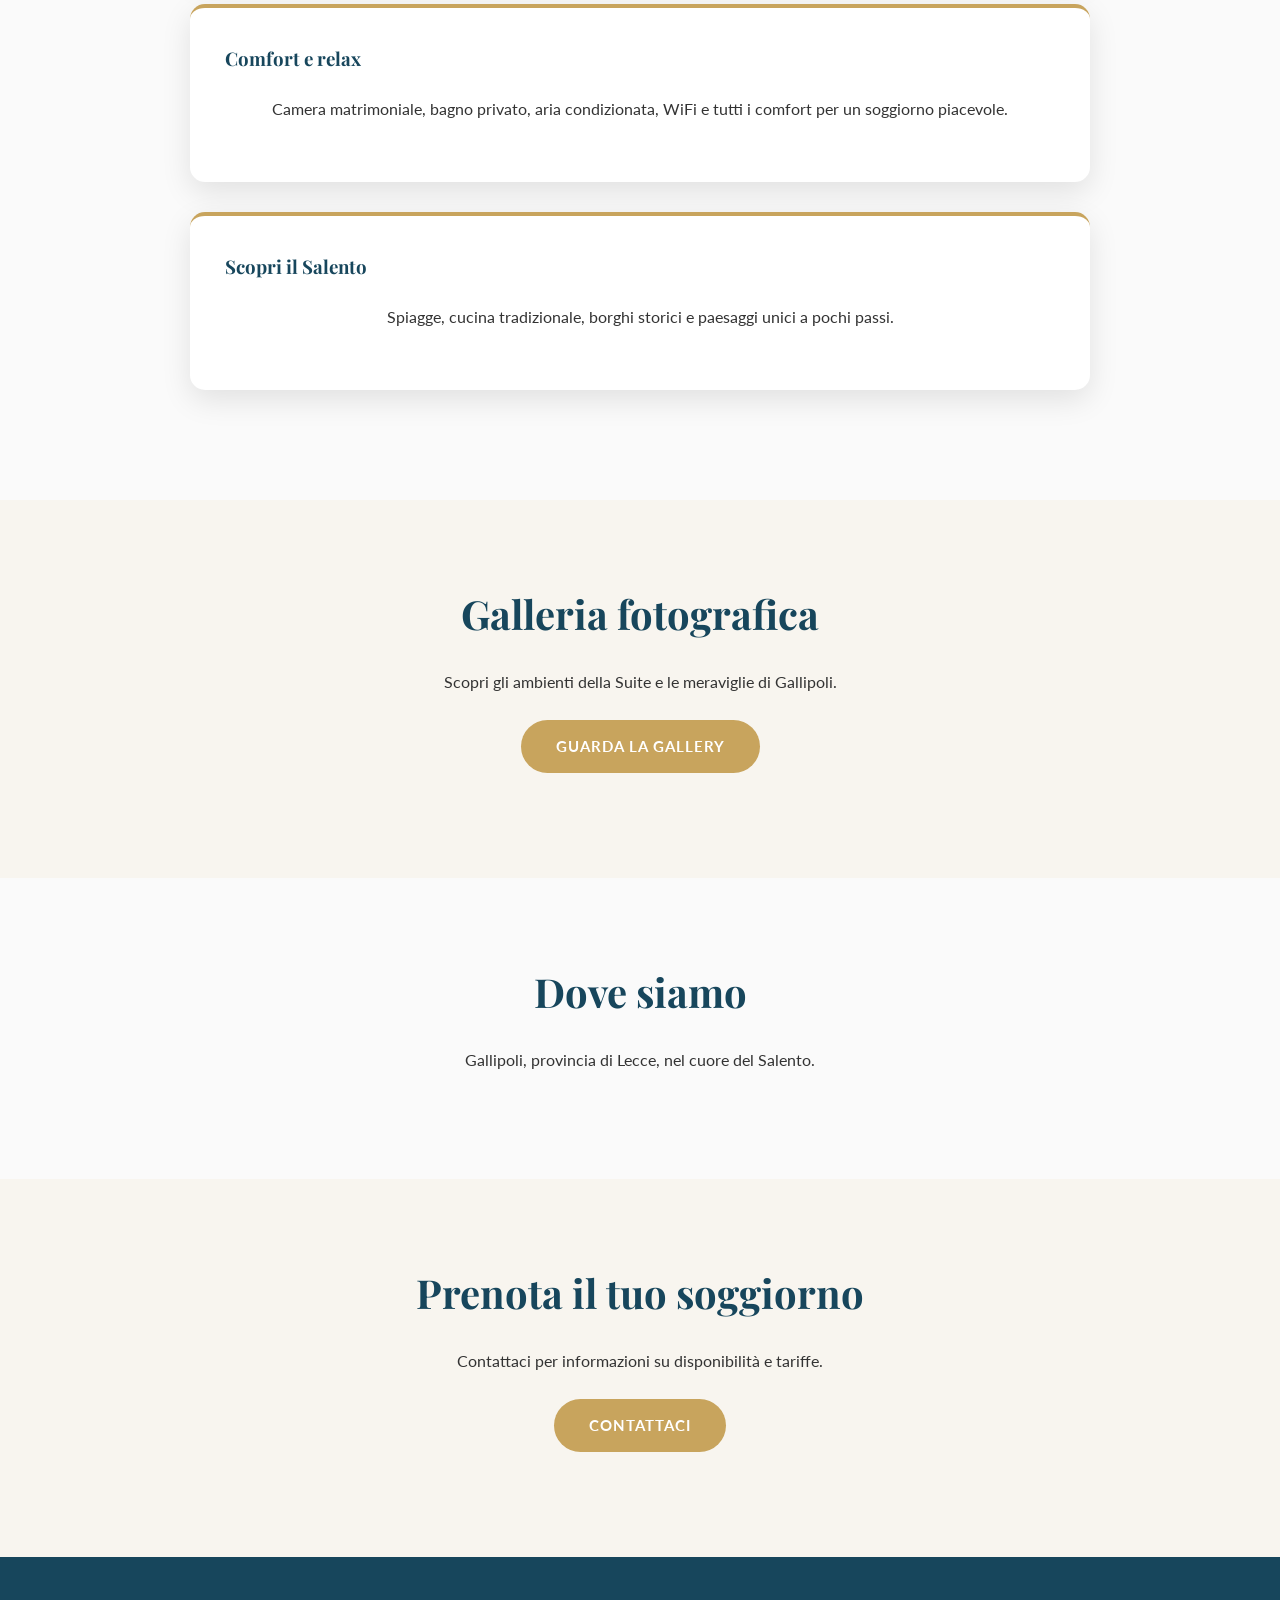
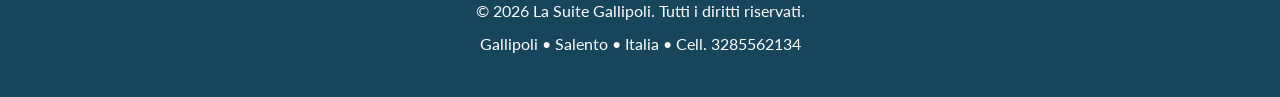
==== commit e7c66694: "updated css style sheet and index" ====
--- a/index.html
+++ b/index.html
@@ -11,6 +11,7 @@
     <meta name="description"
         content="La Suite Gallipoli - Camera matrimoniale con bagno privato, WiFi e comfort nel cuore di Gallipoli, Salento.">
 
+        <link href="https://fonts.googleapis.com/css2?family=Lato:wght@300;400;700&family=Playfair+Display:wght@500;600;700&display=swap" rel="stylesheet">
     <link rel="stylesheet" href="css/style.css">
     <link rel="icon" href="favicon.png" type="image/png">
 
--- a/css/style.css
+++ b/css/style.css
@@ -1,55 +1,92 @@
+/* ==========================
+   VARIABLES
+========================== */
+
+:root {
+
+    --blue: #17465C;
+    --gold: #C8A45D;
+    --cream: #F8F5EF;
+    --white: #ffffff;
+    --dark: #333333;
+    --shadow: 0 10px 30px rgba(0,0,0,0.10);
+
+}
+
+
+
 /* ==========================
    GENERAL
 ========================== */
 
+
 * {
-    margin: 0;
-    padding: 0;
-    box-sizing: border-box;
-}
+
+    margin:0;
+    padding:0;
+    box-sizing:border-box;
+
+}
+
 
 
 body {
 
-    font-family: Arial, Helvetica, sans-serif;
-
-    line-height: 1.6;
-
-    color: #333;
-
-    background-color: #fafafa;
-
-}
+    font-family:"Lato", Arial, sans-serif;
+
+    line-height:1.7;
+
+    color:var(--dark);
+
+    background:#fafafa;
+
+}
+
 
 
 a {
 
-    text-decoration: none;
-
-}
-
-
-section {
-
-    padding: 70px 10%;
-
-}
+    text-decoration:none;
+
+}
+
 
 
 h1,
 h2,
 h3 {
 
-    margin-bottom: 20px;
-
-}
+    font-family:"Playfair Display", Georgia, serif;
+
+    margin-bottom:20px;
+
+}
+
 
 
 p {
 
-    margin-bottom: 20px;
-
-}
+    margin-bottom:20px;
+
+}
+
+
+
+section {
+
+    padding:80px 10%;
+
+}
+
+
+
+section:nth-child(even) {
+
+    background:var(--cream);
+
+}
+
+
 
 
 
@@ -62,34 +99,37 @@
 
 .navbar {
 
-    display: flex;
-
-    justify-content: space-between;
-
-    align-items: center;
-
-    background-color: #12344D;
-
-    padding: 20px 10%;
-
-    position: sticky;
-
-    top: 0;
-
-    z-index: 1000;
-
-    box-shadow: 0 2px 8px rgba(0,0,0,0.15);
-
-}
+    display:flex;
+
+    justify-content:space-between;
+
+    align-items:center;
+
+    background:var(--blue);
+
+    padding:20px 10%;
+
+    position:sticky;
+
+    top:0;
+
+    z-index:1000;
+
+    box-shadow:0 3px 15px rgba(0,0,0,.15);
+
+}
+
 
 
 .logo a {
 
-    color: white;
-
-    font-size: 28px;
-
-    font-weight: bold;
+    color:white;
+
+    font-family:"Playfair Display", serif;
+
+    font-size:30px;
+
+    font-weight:600;
 
 }
 
@@ -97,11 +137,11 @@
 
 .nav-links {
 
-    display: flex;
-
-    list-style: none;
-
-    gap: 30px;
+    display:flex;
+
+    list-style:none;
+
+    gap:30px;
 
 }
 
@@ -109,11 +149,11 @@
 
 .nav-links a {
 
-    color: white;
-
-    font-size: 18px;
-
-    transition: color 0.3s;
+    color:white;
+
+    font-size:17px;
+
+    transition:.3s;
 
 }
 
@@ -121,29 +161,31 @@
 
 .nav-links a:hover {
 
-    color: #D9B44A;
-
-}
-
-
-
-/* Hamburger button */
+    color:var(--gold);
+
+}
+
+
+
+
 
 .menu-toggle {
 
-    display: none;
-
-    background: none;
-
-    border: none;
-
-    color: white;
-
-    font-size: 34px;
-
-    cursor: pointer;
-
-}
+    display:none;
+
+    background:none;
+
+    border:none;
+
+    color:white;
+
+    font-size:34px;
+
+    cursor:pointer;
+
+}
+
+
 
 
 
@@ -156,33 +198,33 @@
 
 .hero {
 
-    height: 80vh;
+    height:80vh;
 
     background-image:
 
-        linear-gradient(
-            rgba(0,0,0,0.45),
-            rgba(0,0,0,0.45)
-        ),
-
-        url("../images/hero.jpg");
-
-
-    background-size: cover;
-
-    background-position: center;
-
-
-    display: flex;
-
-    justify-content: center;
-
-    align-items: center;
-
-
-    text-align: center;
-
-    color: white;
+    linear-gradient(
+        rgba(0,0,0,.45),
+        rgba(0,0,0,.45)
+    ),
+
+    url("../images/hero.jpg");
+
+
+    background-size:cover;
+
+    background-position:center;
+
+
+    display:flex;
+
+    justify-content:center;
+
+    align-items:center;
+
+
+    text-align:center;
+
+    color:white;
 
 }
 
@@ -190,9 +232,11 @@
 
 .hero-content {
 
-    max-width: 850px;
-
-    padding: 20px;
+    max-width:850px;
+
+    padding:20px;
+
+    animation:fadeIn 1.2s ease;
 
 }
 
@@ -200,9 +244,9 @@
 
 .hero h1 {
 
-    font-size: 3.5rem;
-
-    color: white;
+    font-size:4rem;
+
+    color:white;
 
 }
 
@@ -210,13 +254,37 @@
 
 .hero p {
 
-    font-size: 1.4rem;
-
-    color: white;
-
-    margin-bottom: 35px;
-
-}
+    font-size:1.4rem;
+
+    color:white;
+
+}
+
+
+
+
+
+@keyframes fadeIn {
+
+    from {
+
+        opacity:0;
+
+        transform:translateY(25px);
+
+    }
+
+
+    to {
+
+        opacity:1;
+
+        transform:translateY(0);
+
+    }
+
+}
+
 
 
 
@@ -230,21 +298,25 @@
 
 .button {
 
-    display: inline-block;
-
-    background-color: #D9B44A;
-
-    color: #333;
-
-    padding: 15px 35px;
-
-    border-radius: 40px;
-
-    font-weight: bold;
-
-    font-size: 18px;
-
-    transition: all .3s ease;
+    display:inline-block;
+
+    background:var(--gold);
+
+    color:white;
+
+    padding:14px 35px;
+
+    border-radius:40px;
+
+    font-weight:bold;
+
+    font-size:15px;
+
+    text-transform:uppercase;
+
+    letter-spacing:1px;
+
+    transition:.3s;
 
 }
 
@@ -252,9 +324,13 @@
 
 .button:hover {
 
-    background-color: white;
-
-    transform: translateY(-2px);
+    background:white;
+
+    color:var(--blue);
+
+    transform:translateY(-3px);
+
+    box-shadow:var(--shadow);
 
 }
 
@@ -262,11 +338,11 @@
 
 section .button {
 
-    display: block;
-
-    width: fit-content;
-
-    margin: 20px auto;
+    display:block;
+
+    width:max-content;
+
+    margin:25px auto;
 
 }
 
@@ -283,11 +359,11 @@
 
 section h2 {
 
-    text-align: center;
-
-    color: #12344D;
-
-    font-size: 2rem;
+    text-align:center;
+
+    color:var(--blue);
+
+    font-size:2.5rem;
 
 }
 
@@ -295,36 +371,50 @@
 
 section p {
 
-    max-width: 900px;
-
-    margin: 0 auto 20px auto;
-
-    text-align: center;
-
-}
-
-
-
-
-
-/* ==========================
-   SERVICES
+    max-width:900px;
+
+    margin:0 auto 25px auto;
+
+    text-align:center;
+
+}
+
+
+
+
+
+
+
+/* ==========================
+   SERVICES / CARDS
 ========================== */
 
 
 article {
 
-    background: white;
-
-    padding: 30px;
-
-    border-radius: 12px;
-
-    box-shadow: 0 5px 15px rgba(0,0,0,0.08);
-
-    margin: 25px auto;
-
-    max-width: 900px;
+    background:white;
+
+    padding:35px;
+
+    border-radius:15px;
+
+    box-shadow:var(--shadow);
+
+    margin:30px auto;
+
+    max-width:900px;
+
+    border-top:4px solid var(--gold);
+
+    transition:.3s;
+
+}
+
+
+
+article:hover {
+
+    transform:translateY(-5px);
 
 }
 
@@ -332,9 +422,10 @@
 
 article h3 {
 
-    color: #12344D;
-
-}
+    color:var(--blue);
+
+}
+
 
 
 
@@ -348,11 +439,21 @@
 
 .gallery-grid {
 
-    display: grid;
-
-    grid-template-columns: repeat(3, 1fr);
-
-    gap: 20px;
+    display:grid;
+
+    grid-template-columns:repeat(3,1fr);
+
+    gap:25px;
+
+}
+
+
+
+.gallery-item {
+
+    overflow:hidden;
+
+    border-radius:15px;
 
 }
 
@@ -360,13 +461,23 @@
 
 .gallery-item img {
 
-    width: 100%;
-
-    height: 250px;
-
-    object-fit: cover;
-
-    border-radius: 10px;
+    width:100%;
+
+    height:270px;
+
+    object-fit:cover;
+
+    border-radius:15px;
+
+    transition:.5s;
+
+}
+
+
+
+.gallery-item:hover img {
+
+    transform:scale(1.08);
 
 }
 
@@ -383,20 +494,21 @@
 
 footer {
 
-    background: #12344D;
-
-    color: white;
-
-    text-align: center;
-
-    padding: 30px;
-
-}
+    background:var(--blue);
+
+    color:white;
+
+    text-align:center;
+
+    padding:35px;
+
+}
+
 
 
 footer p {
 
-    margin: 5px 0;
+    margin:5px 0;
 
 }
 
@@ -411,151 +523,135 @@
 ========================== */
 
 
-@media (max-width: 768px) {
-
-
-
-    /* Navigation */
-
-
-    .navbar {
-
-        padding: 15px 20px;
-
-    }
-
-
-
-    .logo a {
-
-        font-size: 24px;
-
-    }
-
-
-
-    .menu-toggle {
-
-        display: block;
-
-    }
-
-
-
-    .nav-links {
-
-        display: none;
-
-        flex-direction: column;
-
-        position: absolute;
-
-        top: 70px;
-
-        left: 0;
-
-        width: 100%;
-
-        background-color: #12344D;
-
-        padding: 20px 0;
-
-        text-align: center;
-
-        gap: 15px;
-
-    }
-
-
-
-    .nav-links.show {
-
-        display: flex;
-
-    }
-
-
-
-    .nav-links li {
-
-        margin: 10px 0;
-
-    }
-
-
-
-
-
-
-    /* Hero */
-
-
-    .hero {
-
-        height: 70vh;
-
-    }
-
-
-
-    .hero h1 {
-
-        font-size: 2.2rem;
-
-    }
-
-
-
-    .hero p {
-
-        font-size: 1rem;
-
-    }
-
-
-
-
-
-
-    /* Content */
-
-
-    section {
-
-        padding: 40px 20px;
-
-    }
-
-
-
-    section h2 {
-
-        font-size: 1.8rem;
-
-    }
-
-
-
-    article {
-
-        padding: 20px;
-
-    }
-
-
-
-
-
-
-    /* Gallery */
-
-
-    .gallery-grid {
-
-        grid-template-columns: 1fr;
-
-    }
-
+@media(max-width:768px) {
+
+
+
+.navbar {
+
+    padding:15px 20px;
+
+}
+
+
+
+.logo a {
+
+    font-size:24px;
+
+}
+
+
+
+.menu-toggle {
+
+    display:block;
+
+}
+
+
+
+.nav-links {
+
+    display:none;
+
+    flex-direction:column;
+
+    position:absolute;
+
+    top:70px;
+
+    left:0;
+
+    width:100%;
+
+    background:var(--blue);
+
+    padding:20px 0;
+
+    text-align:center;
+
+}
+
+
+
+.nav-links.show {
+
+    display:flex;
+
+}
+
+
+
+.nav-links li {
+
+    margin:10px 0;
+
+}
+
+
+
+.hero {
+
+    height:70vh;
+
+}
+
+
+
+.hero h1 {
+
+    font-size:2.5rem;
+
+}
+
+
+
+.hero p {
+
+    font-size:1.1rem;
+
+}
+
+
+
+section {
+
+    padding:50px 20px;
+
+}
+
+
+
+section h2 {
+
+    font-size:2rem;
+
+}
+
+
+
+article {
+
+    padding:25px;
+
+}
+
+
+
+.gallery-grid {
+
+    grid-template-columns:1fr;
+
+}
+
+
+
+.gallery-item img {
+
+    height:250px;
+
+}
 
 
 }
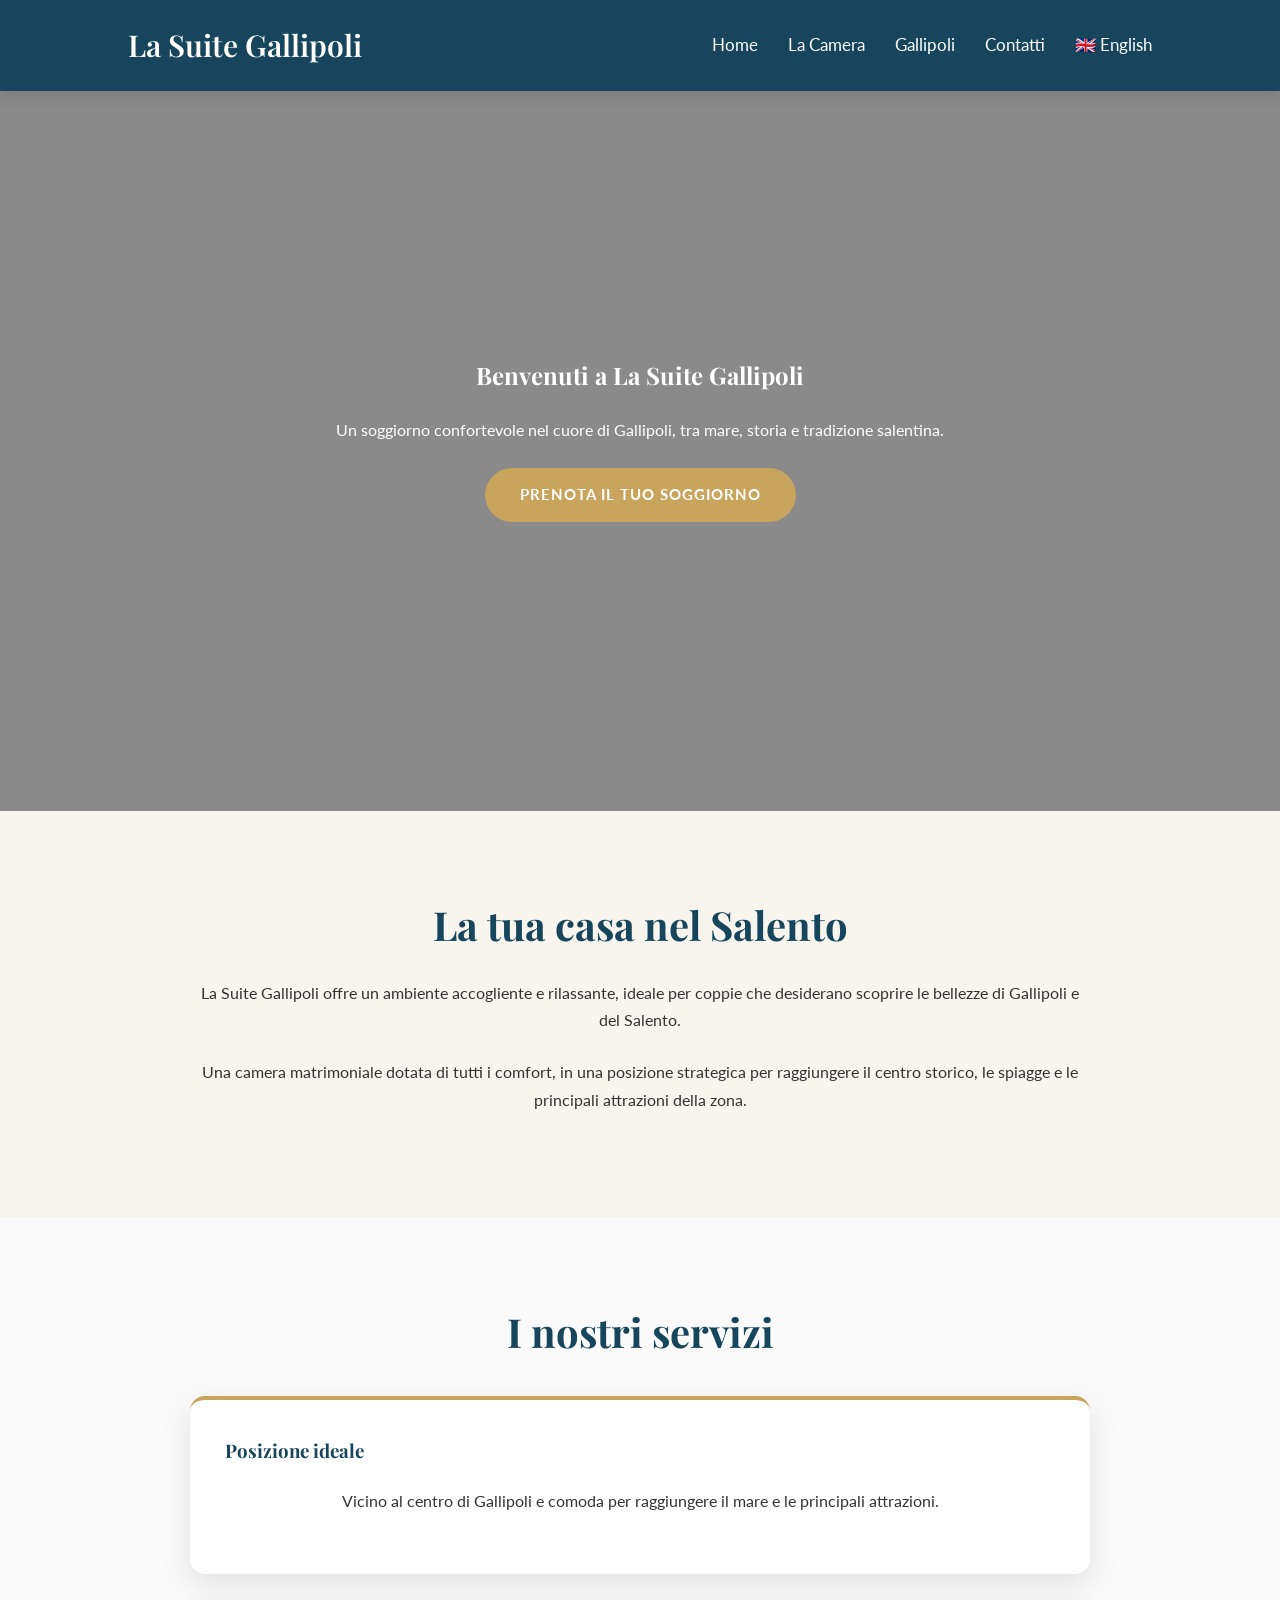
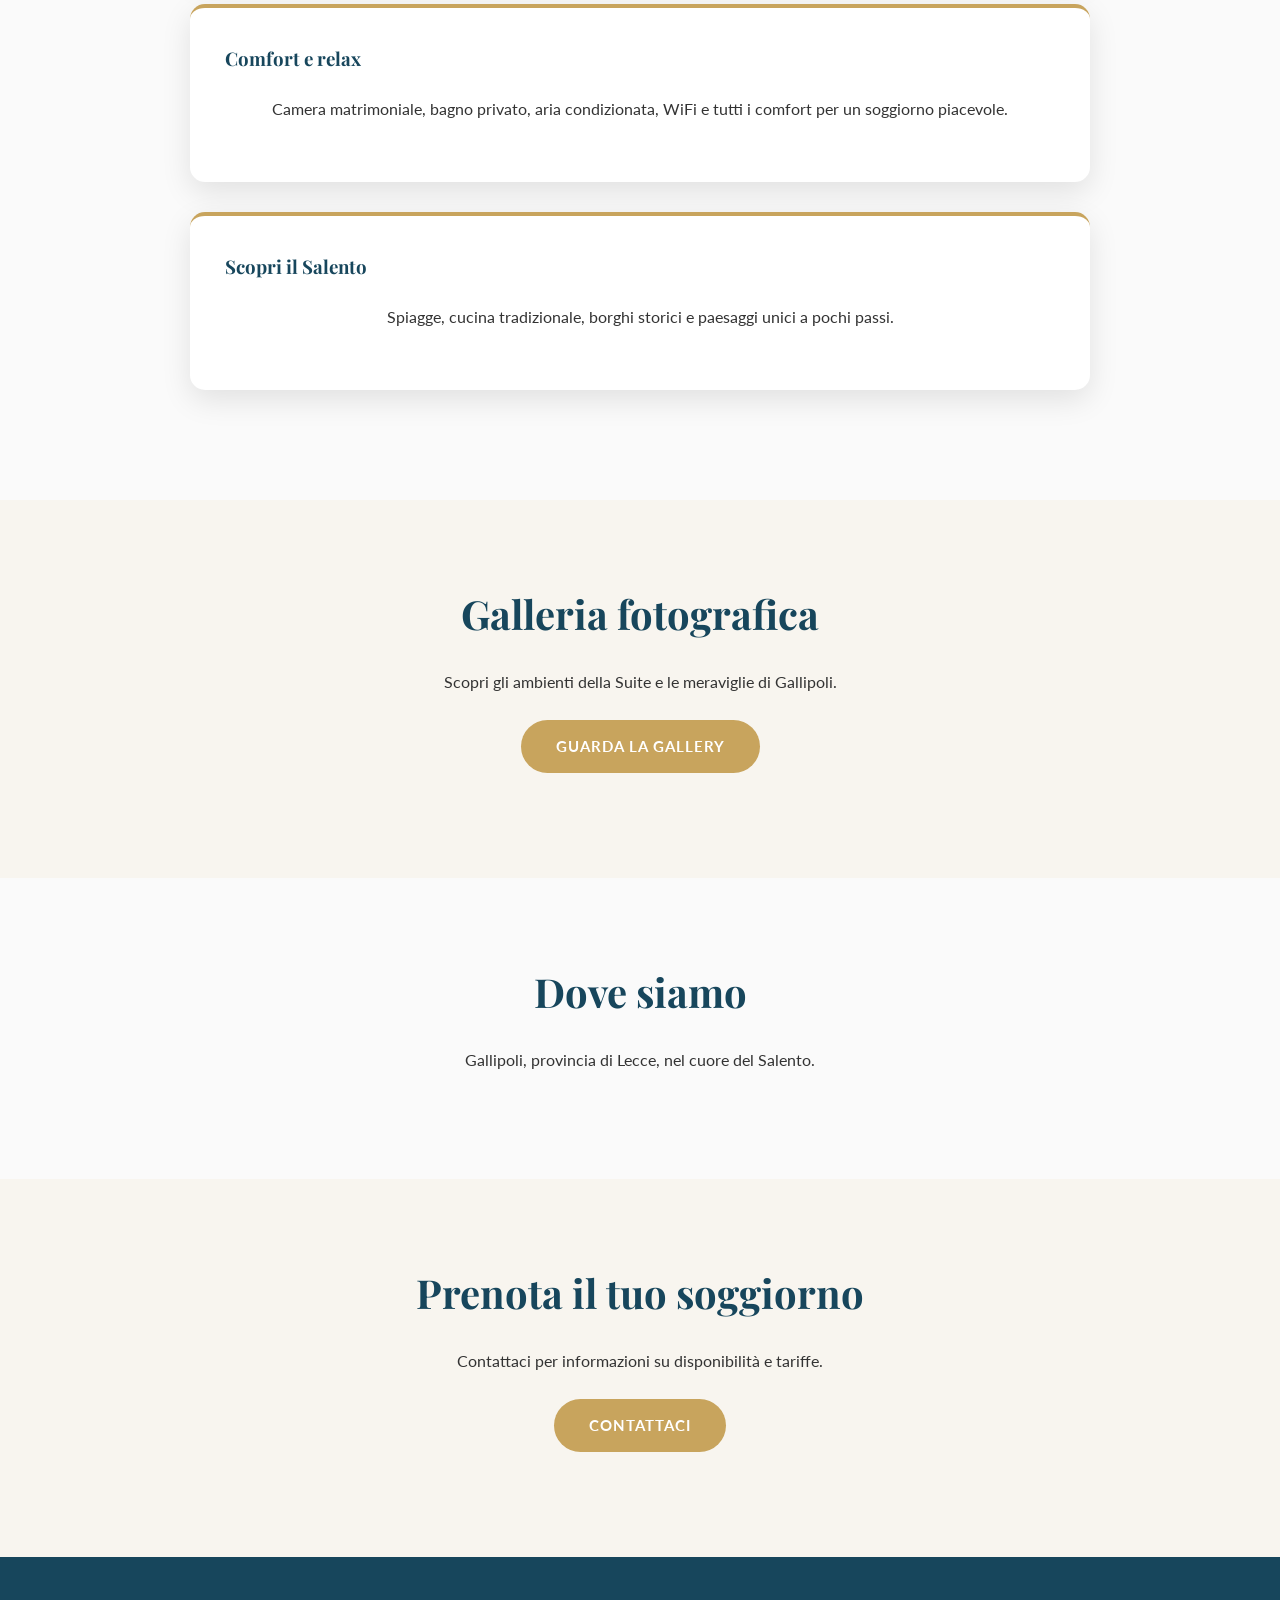
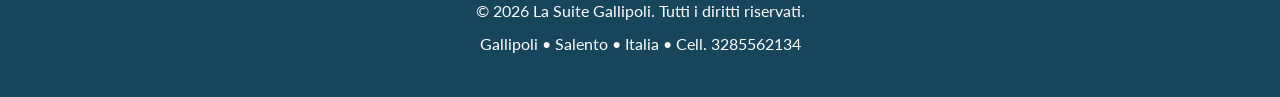
==== commit ea60cfd8: "added slideshow to index and update css" ====
--- a/index.html
+++ b/index.html
@@ -58,26 +58,28 @@
 
         <!-- HERO -->
 
-        <section class="hero">
-
-            <div class="hero-content">
-
-                <h1>
-                    Benvenuti a La Suite Gallipoli
-                </h1>
-
-                <p>
-                    Un soggiorno confortevole nel cuore di Gallipoli,
-                    tra mare, storia e tradizione salentina.
-                </p>
-
-                <a class="button" href="https://www.booking.com/hotel/it/b-amp-b-la-suite-gallipoli.it.html?aid=318615&label=Italian_Italy_IT_IT_21439071025-UNZN0NGydu%2Ab2jBBcXOAlgS809686578647%3Apl%3Ata%3Ap1%3Ap2%3Aac%3Aap%3Aneg&sid=bae90e9b5a1b18182bfcb553feb27720&dest_id=-118224&dest_type=city&dist=0&group_adults=2&group_children=0&hapos=1&hpos=1&no_rooms=1&req_adults=2&req_children=0&room1=A%2CA&sb_price_type=total&sr_order=popularity&srepoch=1784811999&srpvid=0d545c2a29ee0429&type=total&ucfs=1&">
-                    Prenota il tuo soggiorno
-                </a>
-
-            </div>
-
-        </section>
+        <section class="hero slideshow">
+
+    <div class="hero-overlay"></div>
+
+    <div class="hero-content">
+
+        <h1>
+            Benvenuti a La Suite Gallipoli
+        </h1>
+
+        <p>
+            Un soggiorno confortevole nel cuore di Gallipoli,
+            tra mare, storia e tradizione salentina.
+        </p>
+
+        <a class="button" href="https://www.booking.com">
+            Prenota il tuo soggiorno
+        </a>
+
+    </div>
+
+</section>
 
 
         <!-- INTRODUCTION -->
@@ -242,6 +244,31 @@
 
     </script>
 
+        <!-- IMAGE SLIDER SCRIPT -->
+
+    <script>
+
+        const slides = document.querySelectorAll(".hero");
+
+        let currentSlide = 0;
+
+        setInterval(() => {
+
+            slides[currentSlide].classList.remove("active");
+
+            currentSlide = (currentSlide + 1) % slides.length;
+
+            slides[currentSlide].classList.add("active");
+
+        }, 5000);
+
+    </script>
+
+
 </body>
 
+</html>
+
+</body>
+
 </html>
--- a/css/style.css
+++ b/css/style.css
@@ -198,45 +198,386 @@
 
 .hero {
 
-    height:80vh;
-
-    background-image:
-
-    linear-gradient(
-        rgba(0,0,0,.45),
-        rgba(0,0,0,.45)
-    ),
-
-    url("../images/hero.jpg");
-
-
-    background-size:cover;
-
-    background-position:center;
-
+    height: 80vh;
+
+    background-size: cover;
+
+    background-position: center;
+
+    display: flex;
+
+    justify-content: center;
+
+    align-items: center;
+
+    text-align: center;
+
+    color: white;
+
+    position: relative;
+
+    transition: background-image 1.5s ease-in-out;
+
+}
+
+
+.hero-overlay {
+
+    position: absolute;
+
+    inset: 0;
+
+    background: rgba(0,0,0,0.45);
+
+}
+
+
+.hero-content {
+
+    position: relative;
+
+    z-index: 2;
+
+    max-width: 850px;
+
+    padding: 20px;
+
+}
+
+
+
+
+
+@keyframes fadeIn {
+
+    from {
+
+        opacity:0;
+
+        transform:translateY(25px);
+
+    }
+
+
+    to {
+
+        opacity:1;
+
+        transform:translateY(0);
+
+    }
+
+}
+
+
+
+
+
+
+
+/* ==========================
+   BUTTONS
+========================== */
+
+
+.button {
+
+    display:inline-block;
+
+    background:var(--gold);
+
+    color:white;
+
+    padding:14px 35px;
+
+    border-radius:40px;
+
+    font-weight:bold;
+
+    font-size:15px;
+
+    text-transform:uppercase;
+
+    letter-spacing:1px;
+
+    transition:.3s;
+
+}
+
+
+
+.button:hover {
+
+    background:white;
+
+    color:var(--blue);
+
+    transform:translateY(-3px);
+
+    box-shadow:var(--shadow);
+
+}
+
+
+
+section .button {
+
+    display:block;
+
+    width:max-content;
+
+    margin:25px auto;
+
+}
+
+
+
+
+
+
+
+/* ==========================
+   CONTENT
+========================== */
+
+
+section h2 {
+
+    text-align:center;
+
+    color:var(--blue);
+
+    font-size:2.5rem;
+
+}
+
+
+
+section p {
+
+    max-width:900px;
+
+    margin:0 auto 25px auto;
+
+    text-align:center;
+
+}
+
+
+
+
+
+
+
+/* ==========================
+   SERVICES / CARDS
+========================== */
+
+
+article {
+
+    background:white;
+
+    padding:35px;
+
+    border-radius:15px;
+
+    box-shadow:var(--shadow);
+
+    margin:30px auto;
+
+    max-width:900px;
+
+    border-top:4px solid var(--gold);
+
+    transition:.3s;
+
+}
+
+
+
+article:hover {
+
+    transform:translateY(-5px);
+
+}
+
+
+
+article h3 {
+
+    color:var(--blue);
+
+}
+
+
+
+
+
+
+
+/* ==========================
+   GALLERY
+========================== */
+
+
+.gallery-grid {
+
+    display:grid;
+
+    grid-template-columns:repeat(3,1fr);
+
+    gap:25px;
+
+}
+
+
+
+.gallery-item {
+
+    overflow:hidden;
+
+    border-radius:15px;
+
+}
+
+
+
+.gallery-item img {
+
+    width:100%;
+
+    height:270px;
+
+    object-fit:cover;
+
+    border-radius:15px;
+
+    transition:.5s;
+
+}
+
+
+
+.gallery-item:hover img {
+
+    transform:scale(1.08);
+
+}
+
+
+
+
+
+
+
+/* ==========================
+   FOOTER
+========================== */
+
+
+footer {
+
+    background:var(--blue);
+
+    color:white;
+
+    text-align:center;
+
+    padding:35px;
+
+}
+
+
+
+footer p {
+
+    margin:5px 0;
+
+}
+
+
+
+
+
+
+
+/* ==========================
+   MOBILE
+========================== */
+
+
+@media(max-width:768px) {
+
+
+
+.navbar {
+
+    padding:15px 20px;
+
+}
+
+
+
+.logo a {
+
+    font-size:24px;
+
+}
+
+
+
+.menu-toggle {
+
+    display:block;
+
+}
+
+
+
+.nav-links {
+
+    display:none;
+
+    flex-direction:column;
+
+    position:absolute;
+
+    top:70px;
+
+    left:0;
+
+    width:100%;
+
+    background:var(--blue);
+
+    padding:20px 0;
+
+    text-align:center;
+
+}
+
+
+
+.nav-links.show {
 
     display:flex;
 
-    justify-content:center;
-
-    align-items:center;
-
-
-    text-align:center;
-
-    color:white;
-
-}
-
-
-
-.hero-content {
-
-    max-width:850px;
-
-    padding:20px;
-
-    animation:fadeIn 1.2s ease;
+}
+
+
+
+.nav-links li {
+
+    margin:10px 0;
+
+}
+
+
+
+.hero {
+
+    height:70vh;
 
 }
 
@@ -244,9 +585,7 @@
 
 .hero h1 {
 
-    font-size:4rem;
-
-    color:white;
+    font-size:2.5rem;
 
 }
 
@@ -254,206 +593,39 @@
 
 .hero p {
 
-    font-size:1.4rem;
-
-    color:white;
-
-}
-
-
-
-
-
-@keyframes fadeIn {
-
-    from {
-
-        opacity:0;
-
-        transform:translateY(25px);
-
-    }
-
-
-    to {
-
-        opacity:1;
-
-        transform:translateY(0);
-
-    }
-
-}
-
-
-
-
-
-
-
-/* ==========================
-   BUTTONS
-========================== */
-
-
-.button {
-
-    display:inline-block;
-
-    background:var(--gold);
-
-    color:white;
-
-    padding:14px 35px;
-
-    border-radius:40px;
-
-    font-weight:bold;
-
-    font-size:15px;
-
-    text-transform:uppercase;
-
-    letter-spacing:1px;
-
-    transition:.3s;
-
-}
-
-
-
-.button:hover {
-
-    background:white;
-
-    color:var(--blue);
-
-    transform:translateY(-3px);
-
-    box-shadow:var(--shadow);
-
-}
-
-
-
-section .button {
-
-    display:block;
-
-    width:max-content;
-
-    margin:25px auto;
-
-}
-
-
-
-
-
-
-
-/* ==========================
-   CONTENT
-========================== */
+    font-size:1.1rem;
+
+}
+
+
+
+section {
+
+    padding:50px 20px;
+
+}
+
 
 
 section h2 {
 
-    text-align:center;
-
-    color:var(--blue);
-
-    font-size:2.5rem;
-
-}
-
-
-
-section p {
-
-    max-width:900px;
-
-    margin:0 auto 25px auto;
-
-    text-align:center;
-
-}
-
-
-
-
-
-
-
-/* ==========================
-   SERVICES / CARDS
-========================== */
+    font-size:2rem;
+
+}
+
 
 
 article {
 
-    background:white;
-
-    padding:35px;
-
-    border-radius:15px;
-
-    box-shadow:var(--shadow);
-
-    margin:30px auto;
-
-    max-width:900px;
-
-    border-top:4px solid var(--gold);
-
-    transition:.3s;
-
-}
-
-
-
-article:hover {
-
-    transform:translateY(-5px);
-
-}
-
-
-
-article h3 {
-
-    color:var(--blue);
-
-}
-
-
-
-
-
-
-
-/* ==========================
-   GALLERY
-========================== */
+    padding:25px;
+
+}
+
 
 
 .gallery-grid {
 
-    display:grid;
-
-    grid-template-columns:repeat(3,1fr);
-
-    gap:25px;
-
-}
-
-
-
-.gallery-item {
-
-    overflow:hidden;
-
-    border-radius:15px;
+    grid-template-columns:1fr;
 
 }
 
@@ -461,194 +633,6 @@
 
 .gallery-item img {
 
-    width:100%;
-
-    height:270px;
-
-    object-fit:cover;
-
-    border-radius:15px;
-
-    transition:.5s;
-
-}
-
-
-
-.gallery-item:hover img {
-
-    transform:scale(1.08);
-
-}
-
-
-
-
-
-
-
-/* ==========================
-   FOOTER
-========================== */
-
-
-footer {
-
-    background:var(--blue);
-
-    color:white;
-
-    text-align:center;
-
-    padding:35px;
-
-}
-
-
-
-footer p {
-
-    margin:5px 0;
-
-}
-
-
-
-
-
-
-
-/* ==========================
-   MOBILE
-========================== */
-
-
-@media(max-width:768px) {
-
-
-
-.navbar {
-
-    padding:15px 20px;
-
-}
-
-
-
-.logo a {
-
-    font-size:24px;
-
-}
-
-
-
-.menu-toggle {
-
-    display:block;
-
-}
-
-
-
-.nav-links {
-
-    display:none;
-
-    flex-direction:column;
-
-    position:absolute;
-
-    top:70px;
-
-    left:0;
-
-    width:100%;
-
-    background:var(--blue);
-
-    padding:20px 0;
-
-    text-align:center;
-
-}
-
-
-
-.nav-links.show {
-
-    display:flex;
-
-}
-
-
-
-.nav-links li {
-
-    margin:10px 0;
-
-}
-
-
-
-.hero {
-
-    height:70vh;
-
-}
-
-
-
-.hero h1 {
-
-    font-size:2.5rem;
-
-}
-
-
-
-.hero p {
-
-    font-size:1.1rem;
-
-}
-
-
-
-section {
-
-    padding:50px 20px;
-
-}
-
-
-
-section h2 {
-
-    font-size:2rem;
-
-}
-
-
-
-article {
-
-    padding:25px;
-
-}
-
-
-
-.gallery-grid {
-
-    grid-template-columns:1fr;
-
-}
-
-
-
-.gallery-item img {
-
     height:250px;
 
 }
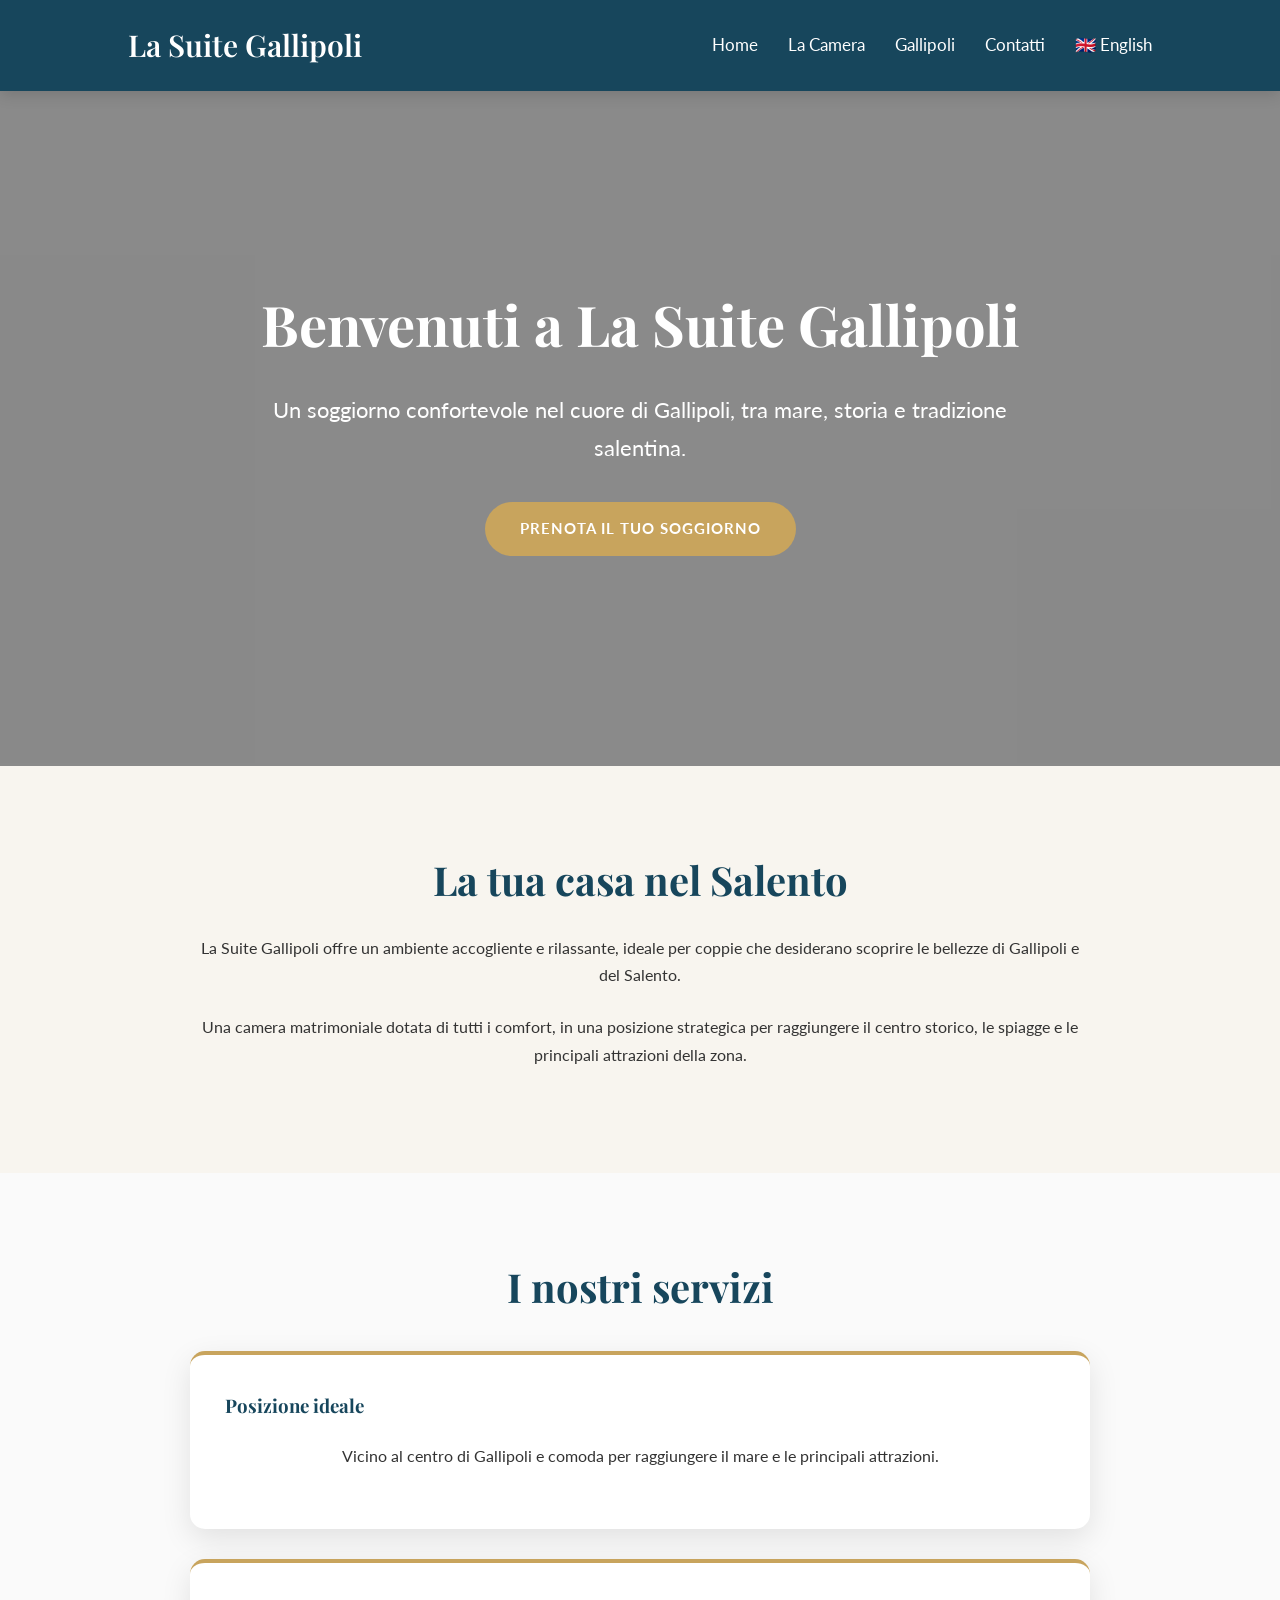
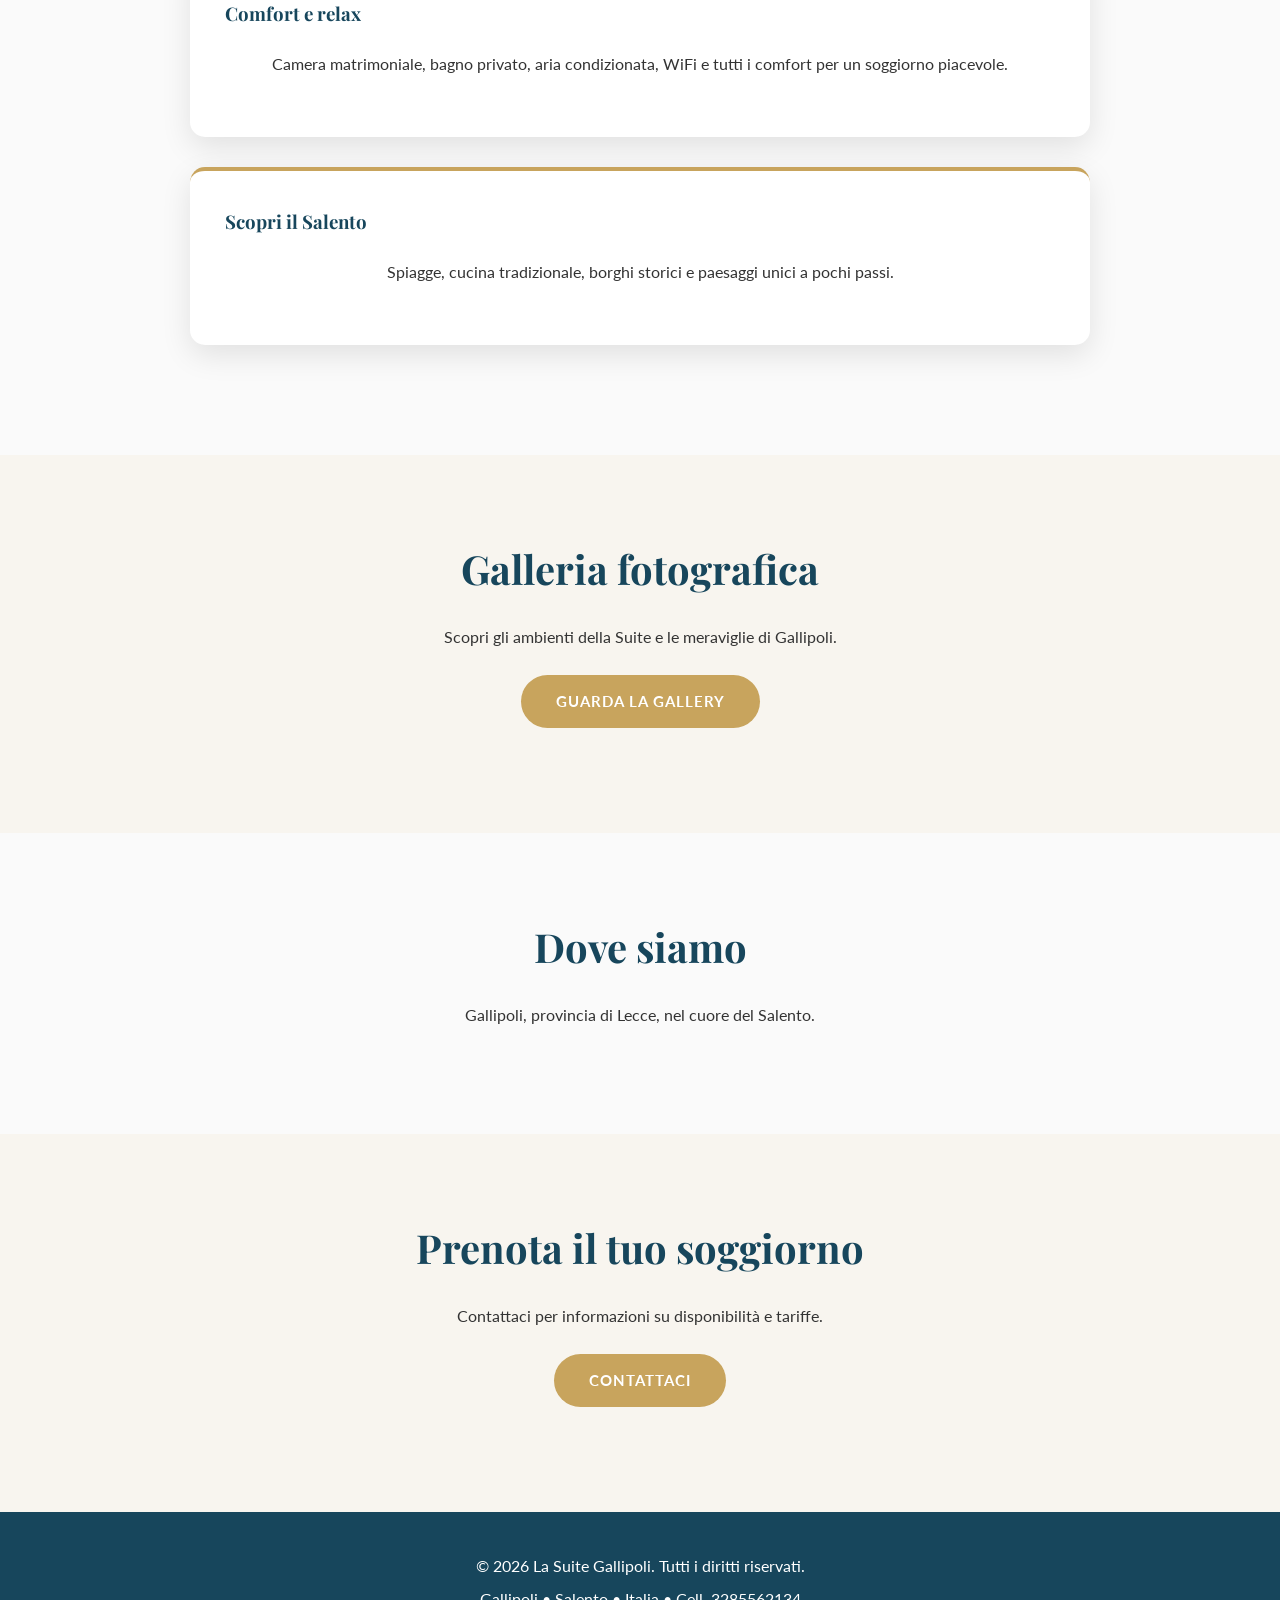
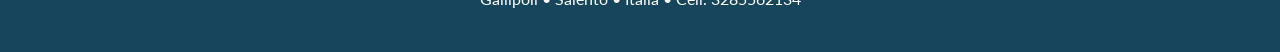
==== commit 017898eb: "added slideshow to index and update css" ====
--- a/index.html
+++ b/index.html
@@ -11,264 +11,406 @@
     <meta name="description"
         content="La Suite Gallipoli - Camera matrimoniale con bagno privato, WiFi e comfort nel cuore di Gallipoli, Salento.">
 
-        <link href="https://fonts.googleapis.com/css2?family=Lato:wght@300;400;700&family=Playfair+Display:wght@500;600;700&display=swap" rel="stylesheet">
+
+    <link href="https://fonts.googleapis.com/css2?family=Lato:wght@300;400;700&family=Playfair+Display:wght@500;600;700&display=swap" rel="stylesheet">
+
     <link rel="stylesheet" href="css/style.css">
+
     <link rel="icon" href="favicon.png" type="image/png">
 
 </head>
 
+
 <body>
 
-    <!-- ==========================
-         HEADER
-    =========================== -->
-
-    <header>
-
-        <nav class="navbar">
-
-            <div class="logo">
-                <a href="index.html">La Suite Gallipoli</a>
-            </div>
-
-            <button class="menu-toggle" id="menu-toggle">
-                ☰
-            </button>
-
-           <ul class="nav-links" id="nav-links">
-
-<li><a href="index.html">Home</a></li>
-<li><a href="camera.html">La Camera</a></li>
-<li><a href="gallipoli.html">Gallipoli</a></li>
-<li><a href="contact.html">Contatti</a></li>
-<li><a href="en/index.html">🇬🇧 English</a></li>
+
+<header>
+
+<nav class="navbar">
+
+
+<div class="logo">
+
+<a href="index.html">
+La Suite Gallipoli
+</a>
+
+</div>
+
+
+<button class="menu-toggle" id="menu-toggle" aria-label="Apri menu">
+☰
+</button>
+
+
+
+<ul class="nav-links" id="nav-links">
+
+<li>
+<a href="index.html">Home</a>
+</li>
+
+<li>
+<a href="camera.html">La Camera</a>
+</li>
+
+<li>
+<a href="gallipoli.html">Gallipoli</a>
+</li>
+
+<li>
+<a href="contact.html">Contatti</a>
+</li>
+
+<li>
+<a href="en/index.html">🇬🇧 English</a>
+</li>
 
 </ul>
 
-        </nav>
-
-    </header>
-
-
-    <!-- ==========================
-         MAIN
-    =========================== -->
-
-    <main>
-
-        <!-- HERO -->
-
-        <section class="hero slideshow">
-
-    <div class="hero-overlay"></div>
-
-    <div class="hero-content">
-
-        <h1>
-            Benvenuti a La Suite Gallipoli
-        </h1>
-
-        <p>
-            Un soggiorno confortevole nel cuore di Gallipoli,
-            tra mare, storia e tradizione salentina.
-        </p>
-
-        <a class="button" href="https://www.booking.com">
-            Prenota il tuo soggiorno
-        </a>
-
-    </div>
-
-</section>
-
-
-        <!-- INTRODUCTION -->
-
-        <section>
-
-            <h2>La tua casa nel Salento</h2>
-
-            <p>
-                La Suite Gallipoli offre un ambiente accogliente e rilassante,
-                ideale per coppie che desiderano scoprire le bellezze di Gallipoli
-                e del Salento.
-            </p>
-
-            <p>
-                Una camera matrimoniale dotata di tutti i comfort,
-                in una posizione strategica per raggiungere il centro storico,
-                le spiagge e le principali attrazioni della zona.
-            </p>
-
-        </section>
-
-
-        <!-- SERVICES -->
-
-        <section>
-
-            <h2>I nostri servizi</h2>
-
-            <article>
-
-                <h3>Posizione ideale</h3>
-
-                <p>
-                    Vicino al centro di Gallipoli e comoda per raggiungere
-                    il mare e le principali attrazioni.
-                </p>
-
-            </article>
-
-            <article>
-
-                <h3>Comfort e relax</h3>
-
-                <p>
-                    Camera matrimoniale, bagno privato,
-                    aria condizionata, WiFi
-                    e tutti i comfort per un soggiorno piacevole.
-                </p>
-
-            </article>
-
-            <article>
-
-                <h3>Scopri il Salento</h3>
-
-                <p>
-                    Spiagge, cucina tradizionale,
-                    borghi storici e paesaggi unici
-                    a pochi passi.
-                </p>
-
-            </article>
-
-        </section>
-
-
-        <!-- GALLERY -->
-
-        <section>
-
-            <h2>Galleria fotografica</h2>
-
-            <p>
-                Scopri gli ambienti della Suite
-                e le meraviglie di Gallipoli.
-            </p>
-
-            <p>
-
-                <a class="button" href="gallery.html">
-                    Guarda la Gallery
-                </a>
-
-            </p>
-
-        </section>
-
-
-        <!-- LOCATION -->
-
-        <section>
-
-            <h2>Dove siamo</h2>
-
-            <p>
-                Gallipoli, provincia di Lecce,
-                nel cuore del Salento.
-            </p>
-
-        </section>
-
-
-        <!-- CONTACT -->
-
-        <section>
-
-            <h2>Prenota il tuo soggiorno</h2>
-
-            <p>
-                Contattaci per informazioni
-                su disponibilità e tariffe.
-            </p>
-
-            <a class="button" href="contact.html">
-
-                Contattaci
-
-            </a>
-
-        </section>
-
-    </main>
-
-
-    <!-- ==========================
-         FOOTER
-    =========================== -->
-
-    <footer>
-
-        <p>
-
-            © 2026 La Suite Gallipoli.
-            Tutti i diritti riservati.
-
-        </p>
-
-        <p>
-
-            Gallipoli • Salento • Italia • Cell. 3285562134
-
-        </p>
-
-    </footer>
-
-
-    <!-- ==========================
-         MOBILE MENU
-    =========================== -->
-
-    <script>
-
-        const menuToggle = document.getElementById("menu-toggle");
-        const navLinks = document.getElementById("nav-links");
-
-        menuToggle.addEventListener("click", function () {
-
-            navLinks.classList.toggle("show");
-
-        });
-
-    </script>
-
-        <!-- IMAGE SLIDER SCRIPT -->
-
-    <script>
-
-        const slides = document.querySelectorAll(".hero");
-
-        let currentSlide = 0;
-
-        setInterval(() => {
-
-            slides[currentSlide].classList.remove("active");
-
-            currentSlide = (currentSlide + 1) % slides.length;
-
-            slides[currentSlide].classList.add("active");
-
-        }, 5000);
-
-    </script>
+
+</nav>
+
+</header>
+
+
+
+
+
+<main>
+
+
+
+<!-- HERO SLIDESHOW -->
+
+
+<section class="hero slideshow">
+
+
+<div class="hero-slide active"></div>
+
+<div class="hero-slide"></div>
+
+<div class="hero-slide"></div>
+
+
+<div class="hero-overlay"></div>
+
+
+
+<div class="hero-content">
+
+
+<h1>
+Benvenuti a La Suite Gallipoli
+</h1>
+
+
+<p>
+Un soggiorno confortevole nel cuore di Gallipoli,
+tra mare, storia e tradizione salentina.
+</p>
+
+
+<a class="button" href="https://www.booking.com">
+
+Prenota il tuo soggiorno
+
+</a>
+
+
+</div>
+
+
+</section>
+
+
+
+
+
+
+
+<!-- INTRODUCTION -->
+
+
+<section>
+
+
+<h2>
+La tua casa nel Salento
+</h2>
+
+
+<p>
+La Suite Gallipoli offre un ambiente accogliente e rilassante,
+ideale per coppie che desiderano scoprire le bellezze di Gallipoli
+e del Salento.
+</p>
+
+
+<p>
+Una camera matrimoniale dotata di tutti i comfort,
+in una posizione strategica per raggiungere il centro storico,
+le spiagge e le principali attrazioni della zona.
+</p>
+
+
+</section>
+
+
+
+
+
+
+
+<!-- SERVICES -->
+
+
+<section>
+
+
+<h2>
+I nostri servizi
+</h2>
+
+
+
+<article>
+
+
+<h3>
+Posizione ideale
+</h3>
+
+
+<p>
+Vicino al centro di Gallipoli e comoda per raggiungere
+il mare e le principali attrazioni.
+</p>
+
+
+</article>
+
+
+
+
+<article>
+
+
+<h3>
+Comfort e relax
+</h3>
+
+
+<p>
+Camera matrimoniale, bagno privato,
+aria condizionata, WiFi
+e tutti i comfort per un soggiorno piacevole.
+</p>
+
+
+</article>
+
+
+
+
+<article>
+
+
+<h3>
+Scopri il Salento
+</h3>
+
+
+<p>
+Spiagge, cucina tradizionale,
+borghi storici e paesaggi unici
+a pochi passi.
+</p>
+
+
+</article>
+
+
+</section>
+
+
+
+
+
+
+
+<!-- GALLERY -->
+
+
+<section>
+
+
+<h2>
+Galleria fotografica
+</h2>
+
+
+<p>
+Scopri gli ambienti della Suite
+e le meraviglie di Gallipoli.
+</p>
+
+
+
+<a class="button" href="camera.html">
+
+Guarda la Gallery
+
+</a>
+
+
+
+</section>
+
+
+
+
+
+
+
+<!-- LOCATION -->
+
+
+<section>
+
+
+<h2>
+Dove siamo
+</h2>
+
+
+<p>
+Gallipoli, provincia di Lecce,
+nel cuore del Salento.
+</p>
+
+
+</section>
+
+
+
+
+
+
+
+<!-- CONTACT -->
+
+
+<section>
+
+
+<h2>
+Prenota il tuo soggiorno
+</h2>
+
+
+<p>
+Contattaci per informazioni
+su disponibilità e tariffe.
+</p>
+
+
+<a class="button" href="contact.html">
+
+Contattaci
+
+</a>
+
+
+</section>
+
+
+
+
+
+</main>
+
+
+
+
+
+
+
+<footer>
+
+
+<p>
+
+© 2026 La Suite Gallipoli.
+Tutti i diritti riservati.
+
+</p>
+
+
+<p>
+
+Gallipoli • Salento • Italia • Cell. 3285562134
+
+</p>
+
+
+</footer>
+
+
+
+
+
+
+
+<script>
+
+
+// MOBILE MENU
+
+const menuToggle = document.getElementById("menu-toggle");
+
+const navLinks = document.getElementById("nav-links");
+
+
+menuToggle.addEventListener("click", function(){
+
+navLinks.classList.toggle("show");
+
+});
+
+
+
+
+
+// HERO SLIDESHOW
+
+
+const slides = document.querySelectorAll(".hero-slide");
+
+let currentSlide = 0;
+
+
+setInterval(() => {
+
+
+slides[currentSlide].classList.remove("active");
+
+
+currentSlide = (currentSlide + 1) % slides.length;
+
+
+slides[currentSlide].classList.add("active");
+
+
+}, 5000);
+
+
+
+</script>
+
 
 
 </body>
 
-</html>
-
-</body>
-
 </html>
--- a/css/style.css
+++ b/css/style.css
@@ -14,7 +14,6 @@
 }
 
 
-
 /* ==========================
    GENERAL
 ========================== */
@@ -29,6 +28,12 @@
 }
 
 
+html {
+
+    scroll-behavior:smooth;
+
+}
+
 
 body {
 
@@ -43,13 +48,21 @@
 }
 
 
-
 a {
 
     text-decoration:none;
 
 }
 
+
+a:focus,
+button:focus {
+
+    outline:3px solid var(--gold);
+
+    outline-offset:4px;
+
+}
 
 
 h1,
@@ -63,7 +76,6 @@
 }
 
 
-
 p {
 
     margin-bottom:20px;
@@ -71,7 +83,6 @@
 }
 
 
-
 section {
 
     padding:80px 10%;
@@ -79,7 +90,6 @@
 }
 
 
-
 section:nth-child(even) {
 
     background:var(--cream);
@@ -88,10 +98,6 @@
 
 
 
-
-
-
-
 /* ==========================
    NAVIGATION
 ========================== */
@@ -120,7 +126,6 @@
 }
 
 
-
 .logo a {
 
     color:white;
@@ -134,7 +139,6 @@
 }
 
 
-
 .nav-links {
 
     display:flex;
@@ -146,7 +150,6 @@
 }
 
 
-
 .nav-links a {
 
     color:white;
@@ -158,7 +161,6 @@
 }
 
 
-
 .nav-links a:hover {
 
     color:var(--gold);
@@ -166,9 +168,6 @@
 }
 
 
-
-
-
 .menu-toggle {
 
     display:none;
@@ -187,89 +186,142 @@
 
 
 
-
-
-
-
-/* ==========================
-   HERO
+/* ==========================
+   HERO SLIDESHOW
 ========================== */
 
 
 .hero {
 
-    height: 80vh;
-
-    background-size: cover;
-
-    background-position: center;
-
-    display: flex;
-
-    justify-content: center;
-
-    align-items: center;
-
-    text-align: center;
-
-    color: white;
-
-    position: relative;
-
-    transition: background-image 1.5s ease-in-out;
-
-}
+    height:75vh;
+
+    display:flex;
+
+    justify-content:center;
+
+    align-items:center;
+
+    text-align:center;
+
+    color:white;
+
+    position:relative;
+
+    overflow:hidden;
+
+}
+
+
+
+.hero::before {
+
+    content:"";
+
+    position:absolute;
+
+    inset:0;
+
+    background-size:cover;
+
+    background-position:center;
+
+    animation:heroSlider 24s infinite;
+
+    z-index:0;
+
+}
+
 
 
 .hero-overlay {
 
-    position: absolute;
-
-    inset: 0;
-
-    background: rgba(0,0,0,0.45);
-
-}
+    position:absolute;
+
+    inset:0;
+
+    background:rgba(0,0,0,0.45);
+
+    z-index:1;
+
+}
+
 
 
 .hero-content {
 
-    position: relative;
-
-    z-index: 2;
-
-    max-width: 850px;
-
-    padding: 20px;
-
-}
-
-
-
-
-
-@keyframes fadeIn {
-
-    from {
-
-        opacity:0;
-
-        transform:translateY(25px);
-
-    }
-
-
-    to {
-
-        opacity:1;
-
-        transform:translateY(0);
-
-    }
-
-}
-
-
+    position:relative;
+
+    z-index:2;
+
+    max-width:850px;
+
+    padding:20px;
+
+}
+
+
+
+.hero h1 {
+
+    font-size:3.5rem;
+
+    color:white;
+
+}
+
+
+
+.hero p {
+
+    font-size:1.4rem;
+
+    color:white;
+
+    margin-bottom:35px;
+
+}
+
+
+
+@keyframes heroSlider {
+
+
+0% {
+
+background-image:url("../images/fotocopertina.jpg");
+
+}
+
+
+25% {
+
+background-image:url("../images/vistamare.jpg");
+
+}
+
+
+50% {
+
+background-image:url("../images/letto.jpg");
+
+}
+
+
+75% {
+
+background-image:url("../images/centrostorico.jpg");
+
+}
+
+
+100% {
+
+background-image:url("../images/fotocopertina.jpg");
+
+}
+
+
+}
 
 
 
@@ -305,7 +357,6 @@
 }
 
 
-
 .button:hover {
 
     background:white;
@@ -319,7 +370,6 @@
 }
 
 
-
 section .button {
 
     display:block;
@@ -334,8 +384,6 @@
 
 
 
-
-
 /* ==========================
    CONTENT
 ========================== */
@@ -352,7 +400,6 @@
 }
 
 
-
 section p {
 
     max-width:900px;
@@ -367,10 +414,8 @@
 
 
 
-
-
-/* ==========================
-   SERVICES / CARDS
+/* ==========================
+   SERVICES CARDS
 ========================== */
 
 
@@ -395,7 +440,6 @@
 }
 
 
-
 article:hover {
 
     transform:translateY(-5px);
@@ -403,7 +447,6 @@
 }
 
 
-
 article h3 {
 
     color:var(--blue);
@@ -414,8 +457,6 @@
 
 
 
-
-
 /* ==========================
    GALLERY
 ========================== */
@@ -432,7 +473,6 @@
 }
 
 
-
 .gallery-item {
 
     overflow:hidden;
@@ -458,7 +498,6 @@
 }
 
 
-
 .gallery-item:hover img {
 
     transform:scale(1.08);
@@ -469,8 +508,6 @@
 
 
 
-
-
 /* ==========================
    FOOTER
 ========================== */
@@ -489,7 +526,6 @@
 }
 
 
-
 footer p {
 
     margin:5px 0;
@@ -500,8 +536,6 @@
 
 
 
-
-
 /* ==========================
    MOBILE
 ========================== */
@@ -510,7 +544,6 @@
 @media(max-width:768px) {
 
 
-
 .navbar {
 
     padding:15px 20px;
@@ -585,7 +618,7 @@
 
 .hero h1 {
 
-    font-size:2.5rem;
+    font-size:2.4rem;
 
 }
 
@@ -638,4 +671,29 @@
 }
 
 
+}
+
+
+
+
+
+/* ==========================
+   ACCESSIBILITY
+========================== */
+
+
+@media (prefers-reduced-motion: reduce) {
+
+
+*,
+*::before,
+*::after {
+
+    animation-duration:0.01ms !important;
+
+    transition-duration:0.01ms !important;
+
+}
+
+
 }
